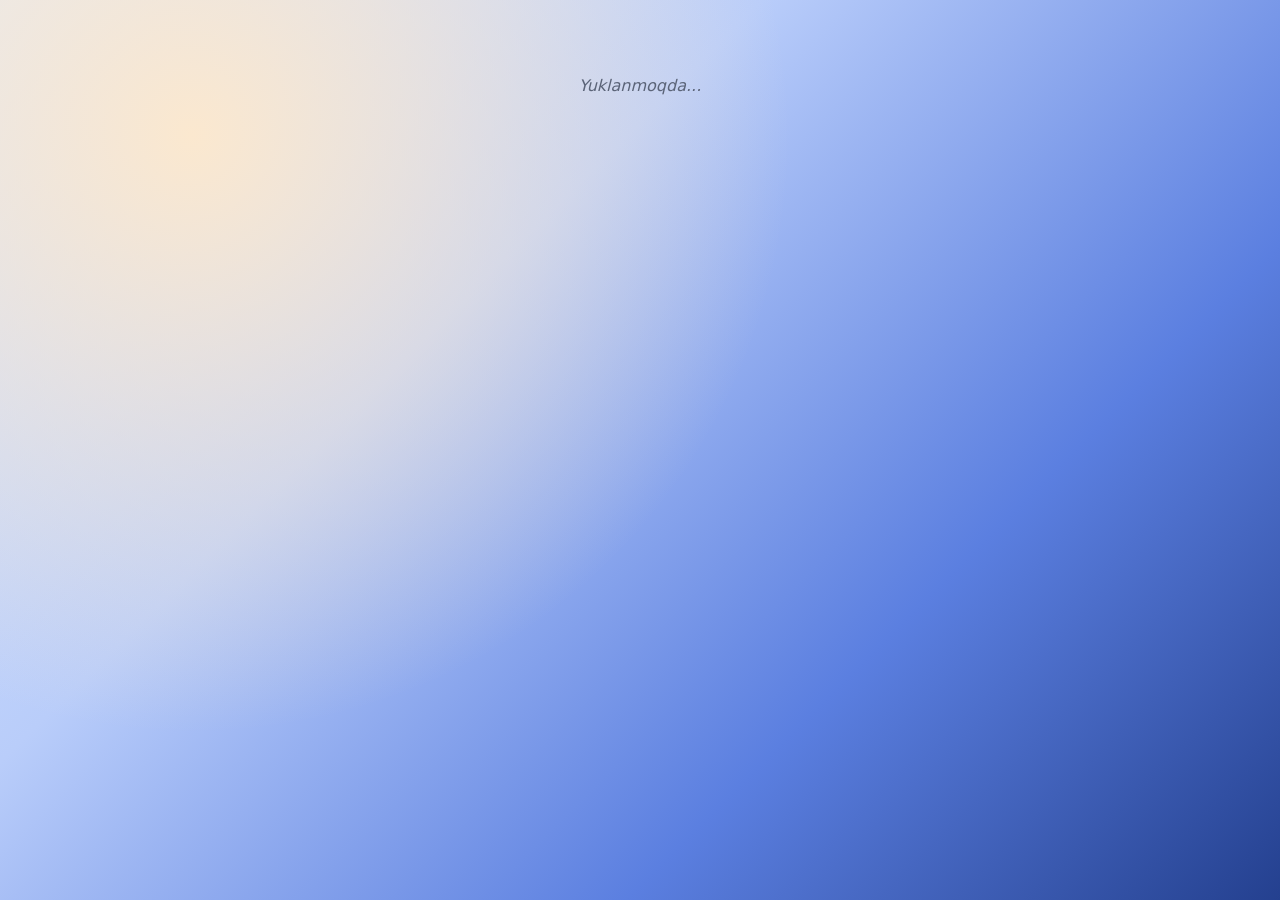
==== frontend/index.html @ 1cc86c05 "admin panel" ====
<!DOCTYPE html>
<html lang="uz">
<head>
<meta charset="UTF-8">
<meta name="viewport" content="width=device-width, initial-scale=1.0">
<title>Hanzo-Dev</title>
<meta name="description" content="">
<link rel="icon" href="/static/img/favicon.png">
<link rel="stylesheet" href="/static/css/style.css">
<link rel="stylesheet" href="/static/css/admin.css">
</head>
<body>
<div id="app-root">
  <p class="loading-text" style="padding:60px; text-align:center;">Yuklanmoqda...</p>
</div>

<script src="/static/js/api.js"></script>
<script src="/static/js/app.js"></script>
<script src="/static/js/admin.js"></script>
<script src="/static/js/router.js"></script>
</body>
</html>
---- static/css/style.css ----
:root {
  --accent: #2f6bff;
  --text-dark: #1b2440;
  --text-muted: #5b6478;
  --glass-bg: rgba(255, 255, 255, 0.55);
  --glass-border: rgba(255, 255, 255, 0.6);
  --card-bg: rgba(255, 255, 255, 0.72);
  --radius-lg: 28px;
  --radius-md: 18px;
  --radius-sm: 12px;
}

* { box-sizing: border-box; }

html, body {
  margin: 0;
  padding: 0;
  min-height: 100vh;
  font-family: "Poppins", "Inter", "Segoe UI", system-ui, sans-serif;
  color: var(--text-dark);
}

body {
  background:
    radial-gradient(circle at 15% 15%, #fbe8cf 0%, transparent 45%),
    linear-gradient(135deg, #dce9ff 0%, #b9cdfa 35%, #5b7fe0 70%, #24408f 100%);
  background-attachment: fixed;
  min-height: 100vh;
}

body.has-bg-image {
  background-image: var(--bg-image-url);
  background-size: cover;
  background-position: center;
  background-attachment: fixed;
}

.page-wrap {
  max-width: 1440px;
  margin: 0 auto;
  padding: 48px 40px;
  display: flex;
  gap: 24px;
  align-items: flex-start;
}

/* ---------- Sidebar ---------- */
.sidebar {
  width: 340px;
  flex-shrink: 0;
  background: var(--glass-bg);
  backdrop-filter: blur(30px);
  -webkit-backdrop-filter: blur(30px);
  border: 1px solid var(--glass-border);
  border-radius: var(--radius-lg);
  padding: 32px 28px;
  text-align: center;
}

.avatar-frame {
  width: 190px;
  height: 190px;
  margin: 0 auto 20px;
  border-radius: var(--radius-md);
  background: #f2f4fb;
  overflow: hidden;
  display: flex;
  align-items: center;
  justify-content: center;
}
.avatar-frame img { width: 100%; height: 100%; object-fit: cover; }
.avatar-frame .avatar-placeholder { font-size: 64px; color: #b9c1d9; }

.profile-name {
  font-size: 28px;
  font-weight: 700;
  margin: 4px 0 14px;
}
.profile-name .accent { color: var(--accent); }

.profile-badge {
  display: inline-block;
  background: #eef1f8;
  color: var(--text-muted);
  padding: 7px 18px;
  border-radius: 999px;
  font-size: 14px;
  font-weight: 500;
  margin-bottom: 26px;
}

.contact-info { text-align: left; display: flex; flex-direction: column; gap: 14px; }
.contact-row { display: flex; align-items: center; gap: 14px; }
.contact-icon {
  width: 42px; height: 42px; flex-shrink: 0;
  background: #eef1f8; border-radius: 12px;
  display: flex; align-items: center; justify-content: center;
  color: var(--accent);
}
.contact-icon svg { width: 20px; height: 20px; }
.contact-label { font-size: 11px; letter-spacing: .06em; text-transform: uppercase; color: #9aa2b8; margin-bottom: 2px; }
.contact-value { font-size: 15px; font-weight: 500; color: var(--text-dark); word-break: break-word; }

.social-row { display: flex; justify-content: center; flex-wrap: wrap; gap: 12px; margin-top: 28px; }
.social-row a {
  width: 38px; height: 38px; min-width: 38px; min-height: 38px;
  flex: 0 0 38px; border-radius: 50%;
  display: flex; align-items: center; justify-content: center;
  color: var(--text-dark); background: #eef1f8;
  transition: background .15s, color .15s;
}
.social-row a:hover { background: var(--accent); color: #fff; }
.social-row svg { width: 18px; height: 18px; }

/* ---------- Content panel ---------- */
.content-panel {
  flex: 1;
  background: var(--card-bg);
  backdrop-filter: blur(30px);
  -webkit-backdrop-filter: blur(30px);
  border: 1px solid var(--glass-border);
  border-radius: var(--radius-lg);
  padding: 26px 44px 48px;
  min-height: 640px;
}

.nav-tabs {
  display: flex;
  justify-content: flex-end;
  gap: 34px;
  padding-bottom: 22px;
  border-bottom: 1px solid rgba(0,0,0,0.06);
  margin-bottom: 32px;
}
.nav-tabs a {
  text-decoration: none;
  color: var(--text-dark);
  font-size: 16px;
  font-weight: 500;
  padding-bottom: 6px;
}
.nav-tabs a.active { color: var(--accent); font-weight: 700; }

.page-title { font-size: 34px; font-weight: 800; margin: 0 0 12px; }
.title-underline { width: 46px; height: 4px; background: var(--accent); border-radius: 4px; margin-bottom: 28px; }

.section-title { font-size: 24px; font-weight: 700; margin: 40px 0 18px; }
.lead-text { font-size: 16px; line-height: 1.75; color: var(--text-dark); margin-bottom: 16px; }

/* generic card */
.card {
  background: #fff;
  border-radius: var(--radius-md);
  padding: 26px;
}
.card-grid-2 { display: grid; grid-template-columns: 1fr 1fr; gap: 22px; }
.card-grid-2 .card { display: flex; gap: 16px; align-items: flex-start; }
.card-icon { color: var(--accent); flex-shrink: 0; margin-top: 2px; }
.card-icon svg { width: 26px; height: 26px; }
.card h3 { margin: 0 0 8px; font-size: 17px; font-weight: 700; }
.card p { margin: 0; font-size: 14.5px; line-height: 1.6; color: var(--text-muted); }

/* ---------- Resume: skills ---------- */
.skills-card { background: #fff; border-radius: var(--radius-md); padding: 30px 34px; }
.skill-row { margin-bottom: 26px; }
.skill-row:last-child { margin-bottom: 0; }
.skill-row .skill-label { font-size: 16px; margin-bottom: 10px; }
.skill-row .skill-label b { font-weight: 700; }
.skill-bar-track { height: 8px; border-radius: 6px; background: #eef1f8; overflow: hidden; }
.skill-bar-fill { height: 100%; background: var(--accent); border-radius: 6px; }

/* ---------- Journey ---------- */
.journey-header { display: flex; align-items: center; gap: 14px; margin: 44px 0 22px; }
.journey-header .icon-box {
  width: 44px; height: 44px; border-radius: 12px; background: #eef1f8;
  display: flex; align-items: center; justify-content: center; color: var(--accent);
}
.journey-list { border-left: 2px solid #e3e7f3; padding-left: 26px; display: flex; flex-direction: column; gap: 30px; }
.journey-item { position: relative; }
.journey-item::before {
  content: ""; position: absolute; left: -32px; top: 6px;
  width: 10px; height: 10px; border-radius: 50%; background: var(--accent);
}
.journey-item h4 { margin: 0 0 4px; font-size: 17px; font-weight: 700; }
.journey-item .journey-year { color: var(--accent); font-weight: 600; margin-bottom: 8px; display: inline-block; }
.journey-item p { margin: 0; color: var(--text-muted); line-height: 1.7; }

/* ---------- Portfolio ---------- */
.filter-tabs { display: flex; gap: 28px; margin-bottom: 30px; flex-wrap: wrap; }
.filter-tabs a { text-decoration: none; color: var(--text-muted); font-weight: 500; font-size: 15px; }
.filter-tabs a.active { color: var(--accent); font-weight: 700; }
.portfolio-grid { display: grid; grid-template-columns: repeat(3, 1fr); gap: 26px; }
.portfolio-card { display: block; text-decoration: none; color: inherit; }
.portfolio-thumb {
  border-radius: var(--radius-md); overflow: hidden; aspect-ratio: 16/10.2;
  background: #dfe6fb; margin-bottom: 14px;
}
.portfolio-thumb img { width: 100%; height: 100%; object-fit: cover; display: block; }
.portfolio-card h3 { margin: 0 0 4px; font-size: 17px; font-weight: 700; }
.portfolio-card span { color: var(--text-muted); font-size: 14px; }

/* ---------- Thread ---------- */
.thread-grid { display: grid; grid-template-columns: 1fr 1fr; gap: 24px; }
.thread-card { background: #fff; border-radius: var(--radius-md); padding: 26px; display: block; text-decoration: none; color: inherit; }
.thread-meta { color: var(--text-muted); font-size: 14px; margin-bottom: 10px; }
.thread-meta .read-time { color: var(--accent); font-weight: 600; }
.thread-card h3 { font-size: 19px; font-weight: 700; margin: 0 0 10px; line-height: 1.35; }
.thread-card p { color: var(--text-muted); font-size: 14.5px; line-height: 1.65; margin: 0 0 16px; }
.tag-row { display: flex; gap: 8px; flex-wrap: wrap; }
.tag-pill {
  border: 1px solid var(--accent); color: var(--accent);
  border-radius: 999px; padding: 5px 14px; font-size: 13px; font-weight: 500;
}

/* ---------- Inside world / grid ---------- */
.inside-grid { display: grid; grid-template-columns: repeat(3, 1fr); gap: 22px; }
.inside-grid .card { background: #fff; }
.inside-grid .card-head { display: flex; align-items: center; gap: 10px; margin-bottom: 16px; }
.inside-grid .card-head .card-icon svg { width: 22px; height: 22px; }
.inside-grid .card-head h3 { margin: 0; font-size: 17px; }
.inside-list { list-style: none; padding: 0; margin: 0; display: flex; flex-direction: column; gap: 14px; }
.inside-list li { font-size: 14.5px; line-height: 1.55; color: var(--text-muted); }

/* ---------- Contact form ---------- */
.contact-card { background: #fff; border-radius: var(--radius-md); padding: 30px; margin-top: 20px; }
.contact-heading { color: var(--accent); font-size: 24px; font-weight: 800; margin: 0 0 8px; }
.contact-sub { color: var(--text-muted); margin: 0 0 24px; }
.form-grid { display: grid; grid-template-columns: 1fr 1fr; gap: 18px; margin-bottom: 18px; }
.form-input, .form-textarea {
  width: 100%; border: none; border-bottom: 1.5px solid #e3e7f3; background: transparent;
  padding: 10px 4px; font-size: 15px; font-family: inherit; color: var(--text-dark);
}
.form-input:focus, .form-textarea:focus { outline: none; border-color: var(--accent); }
.form-textarea { resize: vertical; min-height: 110px; }
.btn-send {
  background: var(--accent); color: #fff; border: none; border-radius: 12px;
  padding: 13px 26px; font-size: 15px; font-weight: 600; cursor: pointer;
  display: inline-flex; align-items: center; gap: 8px; margin-top: 20px;
}
.btn-send:hover { opacity: .92; }

/* ---------- Comments ---------- */
.comment-list { display: flex; flex-direction: column; gap: 18px; margin: 24px 0; }
.comment-item { background: #fff; border-radius: var(--radius-sm); padding: 18px 20px; }
.comment-item .c-name { font-weight: 700; margin-right: 10px; }
.comment-item .c-date { color: var(--text-muted); font-size: 13px; }
.comment-item p { margin: 8px 0 0; color: var(--text-dark); line-height: 1.6; }
.comment-empty { color: var(--text-muted); font-style: italic; }

.alert { padding: 14px 18px; border-radius: 12px; margin-bottom: 20px; font-size: 14.5px; }
.alert-success { background: #e6f4ea; color: #1e7a3c; }
.alert-error { background: #fdeaea; color: #b3261e; }

.post-body { font-size: 16px; line-height: 1.85; color: var(--text-dark); }
.post-cover { border-radius: var(--radius-md); overflow: hidden; margin-bottom: 26px; }
.post-cover img { width: 100%; display: block; }

@media (max-width: 980px) {
  .page-wrap { flex-direction: column; padding: 20px; }
  .sidebar { width: 100%; }
  .content-panel { padding: 24px; }
  .nav-tabs { justify-content: flex-start; flex-wrap: wrap; gap: 18px; }
  .card-grid-2, .inside-grid, .portfolio-grid, .thread-grid, .form-grid { grid-template-columns: 1fr; }
}

/* ---------- SPA helpers ---------- */
.hidden { display: none !important; }
.loading-text { color: var(--text-muted); font-style: italic; padding: 20px 0; }
.skeleton { background: linear-gradient(90deg,#eef1f8 25%,#f6f8fc 37%,#eef1f8 63%); background-size: 400% 100%; animation: sk 1.4s ease infinite; border-radius: 10px; }
@keyframes sk { 0% {background-position:100% 50%;} 100% {background-position:0 50%;} }
.field-error { color: #b3261e; font-size: 13px; margin-top: 4px; }
---- static/css/admin.css ----
/* ---------- Admin panel — sayt dizayniga mos uslub ---------- */
.admin-login-wrap {
  min-height: 100vh; display: flex; align-items: center; justify-content: center;
  background:
    radial-gradient(circle at 15% 15%, #fbe8cf 0%, transparent 45%),
    linear-gradient(135deg, #dce9ff 0%, #b9cdfa 35%, #5b7fe0 70%, #24408f 100%);
}
.admin-login-card {
  width: 360px; background: rgba(255,255,255,0.85); backdrop-filter: blur(24px);
  border: 1px solid rgba(255,255,255,0.6); border-radius: 24px; padding: 40px 34px;
}
.admin-login-title { font-size: 26px; font-weight: 800; margin: 0 0 6px; color: var(--text-dark); }
.admin-login-sub { color: var(--text-muted); margin: 0 0 24px; font-size: 14px; }

.admin-wrap { display: flex; min-height: 100vh; }
.admin-sidebar {
  width: 260px; flex-shrink: 0; background: rgba(255,255,255,0.7); backdrop-filter: blur(24px);
  border-right: 1px solid rgba(0,0,0,0.06); padding: 26px 20px; display: flex; flex-direction: column;
}
.admin-brand { font-size: 19px; font-weight: 800; color: var(--text-dark); margin-bottom: 2px; }
.admin-user { font-size: 13px; color: var(--text-muted); margin-bottom: 24px; }
.admin-nav { display: flex; flex-direction: column; gap: 4px; flex: 1; overflow-y: auto; }
.admin-nav a {
  padding: 10px 14px; border-radius: 10px; color: var(--text-dark); text-decoration: none;
  font-size: 14.5px; font-weight: 500;
}
.admin-nav a:hover { background: #eef1f8; }
.admin-nav a.active { background: var(--accent); color: #fff; }
.admin-sidebar-footer { display: flex; flex-direction: column; gap: 10px; padding-top: 16px; border-top: 1px solid rgba(0,0,0,0.06); }
.admin-link-muted { color: var(--text-muted); text-decoration: none; font-size: 13.5px; }
.admin-btn-logout { background: #fdeaea; color: #b3261e; border: none; border-radius: 10px; padding: 9px; font-weight: 600; cursor: pointer; }

.admin-content { flex: 1; padding: 34px 40px; overflow-y: auto; max-height: 100vh; }
.admin-title { font-size: 24px; font-weight: 800; margin: 0 0 20px; color: var(--text-dark); }
.admin-list-head { display: flex; align-items: center; justify-content: space-between; margin-bottom: 18px; }

.admin-table { width: 100%; border-collapse: collapse; background: #fff; border-radius: 14px; overflow: hidden; }
.admin-table th, .admin-table td { text-align: left; padding: 12px 16px; font-size: 14px; border-bottom: 1px solid #eef1f8; }
.admin-table th { background: #f6f8fc; color: var(--text-muted); font-weight: 600; font-size: 12.5px; text-transform: uppercase; letter-spacing: .04em; }
.admin-row-actions { display: flex; gap: 8px; white-space: nowrap; }

.admin-btn-sm { border: 1px solid #dde3f2; background: #fff; color: var(--text-dark); border-radius: 8px; padding: 6px 12px; font-size: 13px; cursor: pointer; }
.admin-btn-sm:hover { background: #f6f8fc; }
.admin-btn-danger { color: #b3261e; border-color: #f3c9c9; }
.admin-btn-danger:hover { background: #fdeaea; }

.admin-form { background: #fff; border-radius: 16px; padding: 24px; margin: 18px 0 26px; display: flex; flex-direction: column; gap: 16px; }
.admin-form h3 { margin: 0 0 4px; font-size: 17px; }
.admin-field { display: flex; flex-direction: column; gap: 6px; font-size: 13.5px; color: var(--text-muted); }
.admin-field input[type=text], .admin-field input[type=email], .admin-field input[type=url],
.admin-field input[type=number], .admin-field input[type=date], .admin-field input[type=datetime-local],
.admin-field select, .admin-field textarea {
  border: 1px solid #e3e7f3; border-radius: 10px; padding: 10px 12px; font-size: 14.5px; font-family: inherit; color: var(--text-dark);
}
.admin-field select[multiple] { min-height: 96px; }
.admin-field-checkbox { flex-direction: row; align-items: center; gap: 10px; }
.admin-field-checkbox input { width: 18px; height: 18px; }
.admin-image-preview { width: 100px; height: 100px; object-fit: cover; border-radius: 10px; margin-bottom: 6px; }
.admin-form-actions { display: flex; gap: 12px; align-items: center; }

@media (max-width: 900px) {
  .admin-wrap { flex-direction: column; }
  .admin-sidebar { width: 100%; }
  .admin-content { padding: 22px; }
}
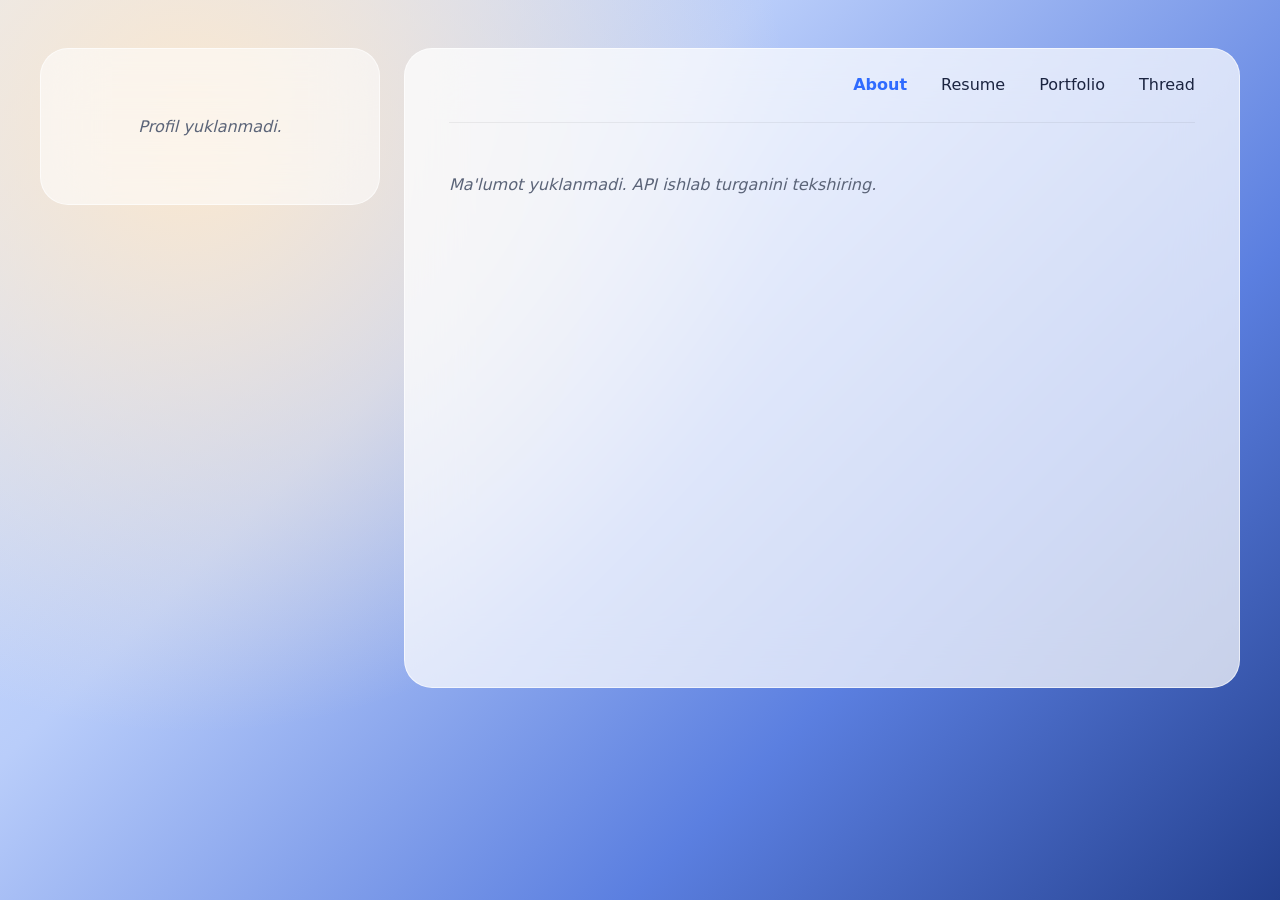
==== commit 9c7742e0: "umarov" ====
--- a/frontend/index.html
+++ b/frontend/index.html
@@ -3,7 +3,7 @@
 <head>
 <meta charset="UTF-8">
 <meta name="viewport" content="width=device-width, initial-scale=1.0">
-<title>Hanzo-Dev</title>
+<title>Umarov-group</title>
 <meta name="description" content="">
 <link rel="icon" href="/static/img/favicon.png">
 <link rel="stylesheet" href="/static/css/style.css">
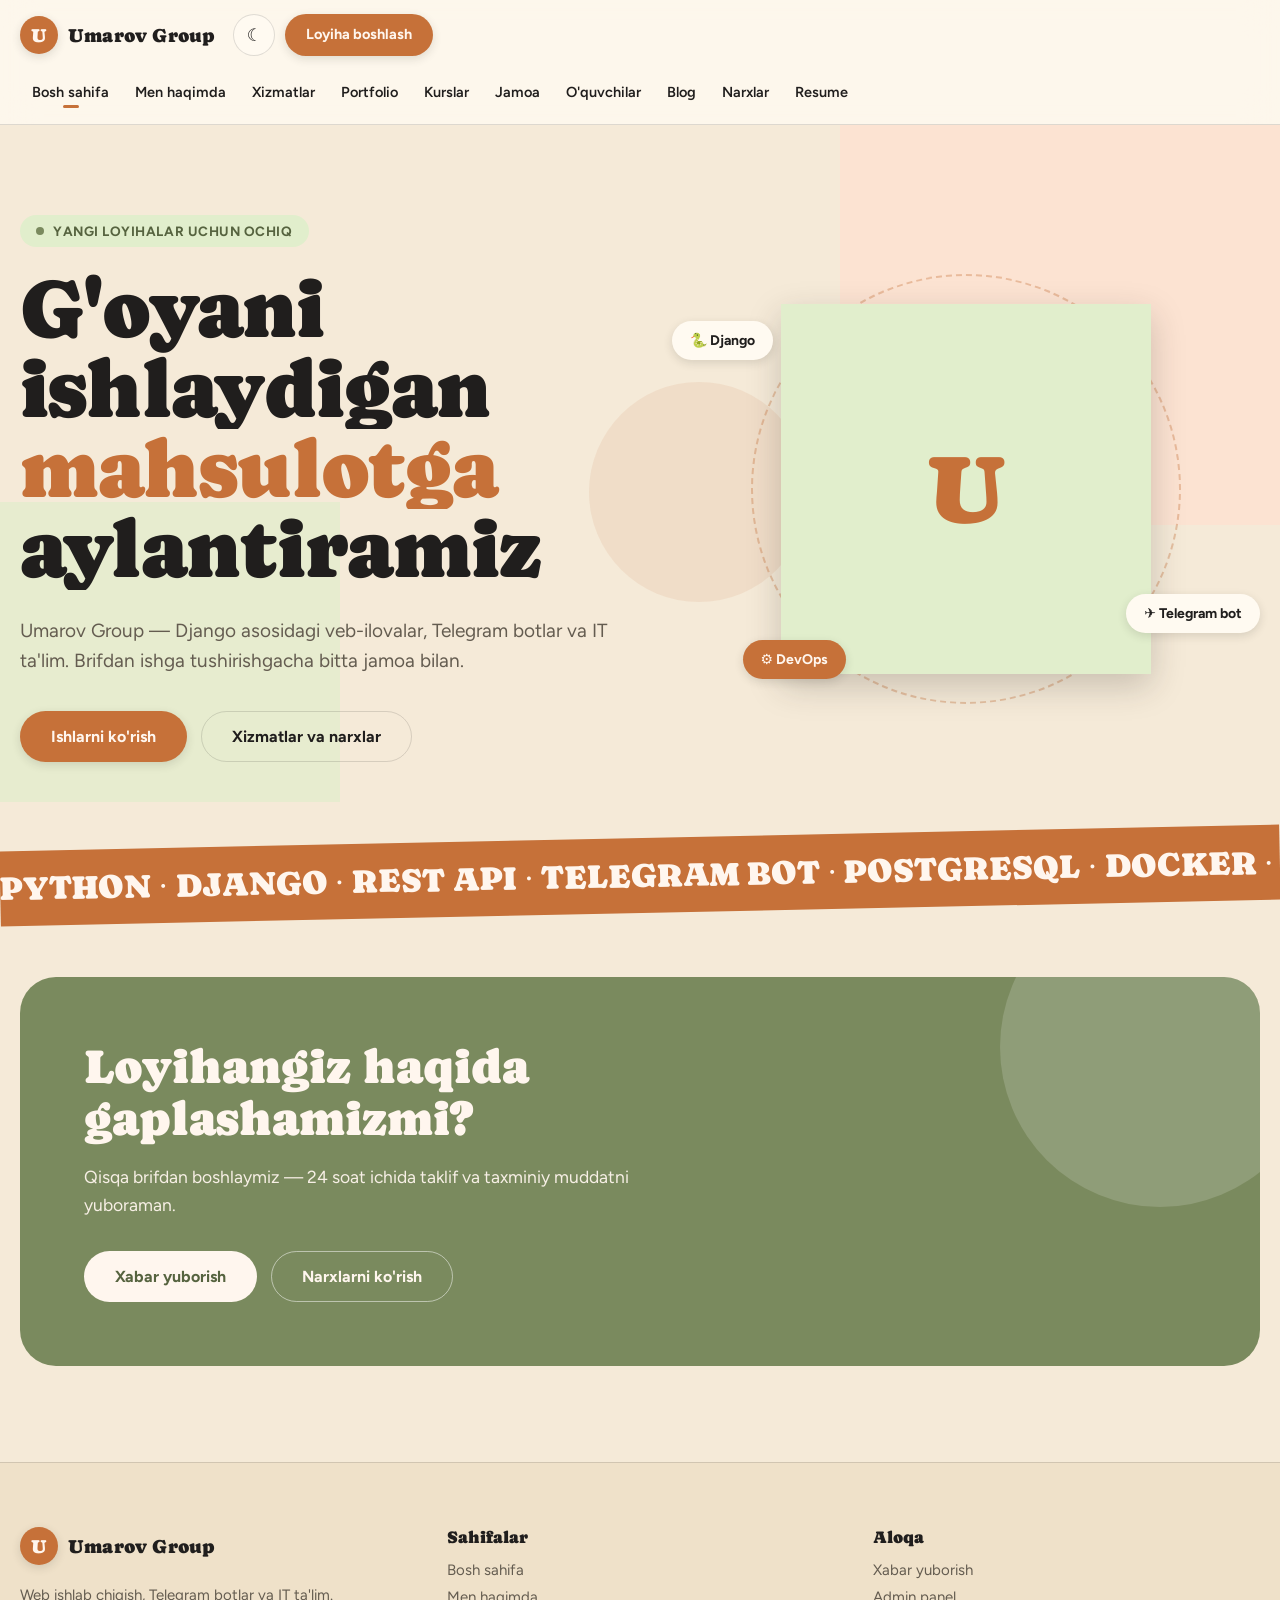
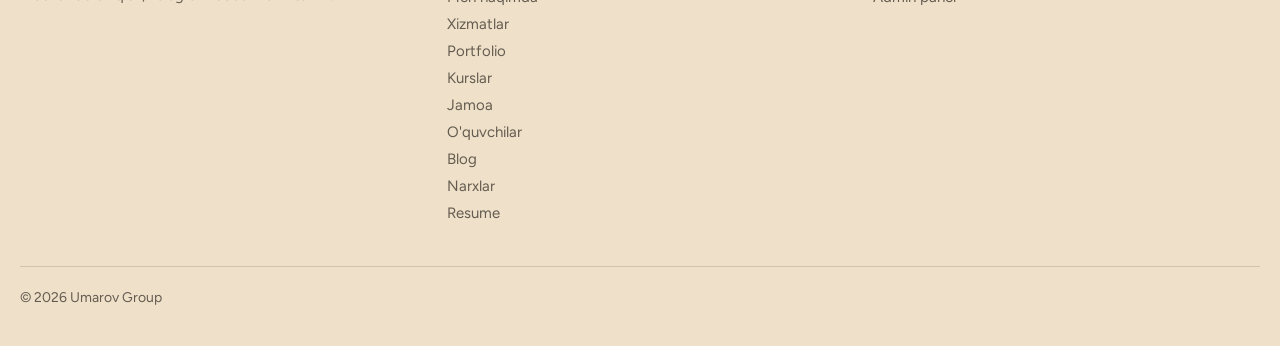
==== commit 9c755b87: "Rebuild the public site from scratch in the "Organic" design Implements the Claude Design handoff: w" ====
--- a/frontend/index.html
+++ b/frontend/index.html
@@ -3,15 +3,21 @@
 <head>
 <meta charset="UTF-8">
 <meta name="viewport" content="width=device-width, initial-scale=1.0">
-<title>Umarov-group</title>
+<title>Umarov Group</title>
 <meta name="description" content="">
 <link rel="icon" href="/static/img/favicon.png">
+<script>
+try { var t = localStorage.getItem("ug-theme"); if (t === "dark" || t === "light") document.documentElement.setAttribute("data-ugtheme", t); } catch (e) {}
+</script>
+<link rel="preconnect" href="https://fonts.googleapis.com">
+<link rel="preconnect" href="https://fonts.gstatic.com" crossorigin>
+<link rel="stylesheet" href="https://fonts.googleapis.com/css2?family=Caprasimo&family=Figtree:wght@400;500;600;700;800&family=Poppins:wght@400;500;600;700;800&display=swap">
 <link rel="stylesheet" href="/static/css/style.css">
 <link rel="stylesheet" href="/static/css/admin.css">
 </head>
 <body>
 <div id="app-root">
-  <p class="loading-text" style="padding:60px; text-align:center;">Yuklanmoqda...</p>
+  <p class="ug-boot">Yuklanmoqda...</p>
 </div>
 
 <script src="/static/js/api.js"></script>
--- a/static/css/style.css
+++ b/static/css/style.css
@@ -1,271 +1,327 @@
+/* Umarov Group — "Organic" dizayn tizimi asosidagi ochiq sayt uslublari.
+   Rang, shrift va soyalar :root dagi --pg-* o'zgaruvchilaridan olinadi
+   (qorong'i rejim html[data-ugtheme="dark"] orqali). Admin panel uslubi
+   alohida — admin.css. */
 :root {
-  --accent: #2f6bff;
-  --text-dark: #1b2440;
-  --text-muted: #5b6478;
-  --glass-bg: rgba(255, 255, 255, 0.55);
-  --glass-border: rgba(255, 255, 255, 0.6);
-  --card-bg: rgba(255, 255, 255, 0.72);
-  --radius-lg: 28px;
-  --radius-md: 18px;
-  --radius-sm: 12px;
-}
-
-* { box-sizing: border-box; }
-
-html, body {
-  margin: 0;
-  padding: 0;
-  min-height: 100vh;
-  font-family: "Poppins", "Inter", "Segoe UI", system-ui, sans-serif;
-  color: var(--text-dark);
-}
-
-body {
-  background:
-    radial-gradient(circle at 15% 15%, #fbe8cf 0%, transparent 45%),
-    linear-gradient(135deg, #dce9ff 0%, #b9cdfa 35%, #5b7fe0 70%, #24408f 100%);
-  background-attachment: fixed;
-  min-height: 100vh;
-}
-
-body.has-bg-image {
-  background-image: var(--bg-image-url);
-  background-size: cover;
-  background-position: center;
-  background-attachment: fixed;
-}
-
-.page-wrap {
-  max-width: 1440px;
-  margin: 0 auto;
-  padding: 48px 40px;
-  display: flex;
-  gap: 24px;
-  align-items: flex-start;
-}
-
-/* ---------- Sidebar ---------- */
-.sidebar {
-  width: 340px;
-  flex-shrink: 0;
-  background: var(--glass-bg);
-  backdrop-filter: blur(30px);
-  -webkit-backdrop-filter: blur(30px);
-  border: 1px solid var(--glass-border);
-  border-radius: var(--radius-lg);
-  padding: 32px 28px;
-  text-align: center;
-}
-
-.avatar-frame {
-  width: 190px;
-  height: 190px;
-  margin: 0 auto 20px;
-  border-radius: var(--radius-md);
-  background: #f2f4fb;
-  overflow: hidden;
-  display: flex;
-  align-items: center;
-  justify-content: center;
-}
-.avatar-frame img { width: 100%; height: 100%; object-fit: cover; }
-.avatar-frame .avatar-placeholder { font-size: 64px; color: #b9c1d9; }
-
-.profile-name {
-  font-size: 28px;
-  font-weight: 700;
-  margin: 4px 0 14px;
-}
-.profile-name .accent { color: var(--accent); }
-
-.profile-badge {
-  display: inline-block;
-  background: #eef1f8;
-  color: var(--text-muted);
-  padding: 7px 18px;
-  border-radius: 999px;
-  font-size: 14px;
-  font-weight: 500;
-  margin-bottom: 26px;
-}
-
-.contact-info { text-align: left; display: flex; flex-direction: column; gap: 14px; }
-.contact-row { display: flex; align-items: center; gap: 14px; }
-.contact-icon {
-  width: 42px; height: 42px; flex-shrink: 0;
-  background: #eef1f8; border-radius: 12px;
-  display: flex; align-items: center; justify-content: center;
-  color: var(--accent);
-}
-.contact-icon svg { width: 20px; height: 20px; }
-.contact-label { font-size: 11px; letter-spacing: .06em; text-transform: uppercase; color: #9aa2b8; margin-bottom: 2px; }
-.contact-value { font-size: 15px; font-weight: 500; color: var(--text-dark); word-break: break-word; }
-
-.social-row { display: flex; justify-content: center; flex-wrap: wrap; gap: 12px; margin-top: 28px; }
-.social-row a {
-  width: 38px; height: 38px; min-width: 38px; min-height: 38px;
-  flex: 0 0 38px; border-radius: 50%;
-  display: flex; align-items: center; justify-content: center;
-  color: var(--text-dark); background: #eef1f8;
-  transition: background .15s, color .15s;
-}
-.social-row a:hover { background: var(--accent); color: #fff; }
-.social-row svg { width: 18px; height: 18px; }
-
-/* ---------- Content panel ---------- */
-.content-panel {
-  flex: 1;
-  background: var(--card-bg);
-  backdrop-filter: blur(30px);
-  -webkit-backdrop-filter: blur(30px);
-  border: 1px solid var(--glass-border);
-  border-radius: var(--radius-lg);
-  padding: 26px 44px 48px;
-  min-height: 640px;
-}
-
-.nav-tabs {
-  display: flex;
-  justify-content: flex-end;
-  gap: 34px;
-  padding-bottom: 22px;
-  border-bottom: 1px solid rgba(0,0,0,0.06);
-  margin-bottom: 32px;
-}
-.nav-tabs a {
-  text-decoration: none;
-  color: var(--text-dark);
-  font-size: 16px;
-  font-weight: 500;
-  padding-bottom: 6px;
-}
-.nav-tabs a.active { color: var(--accent); font-weight: 700; }
-
-.page-title { font-size: 34px; font-weight: 800; margin: 0 0 12px; }
-.title-underline { width: 46px; height: 4px; background: var(--accent); border-radius: 4px; margin-bottom: 28px; }
-
-.section-title { font-size: 24px; font-weight: 700; margin: 40px 0 18px; }
-.lead-text { font-size: 16px; line-height: 1.75; color: var(--text-dark); margin-bottom: 16px; }
-
-/* generic card */
-.card {
-  background: #fff;
-  border-radius: var(--radius-md);
-  padding: 26px;
-}
-.card-grid-2 { display: grid; grid-template-columns: 1fr 1fr; gap: 22px; }
-.card-grid-2 .card { display: flex; gap: 16px; align-items: flex-start; }
-.card-icon { color: var(--accent); flex-shrink: 0; margin-top: 2px; }
-.card-icon svg { width: 26px; height: 26px; }
-.card h3 { margin: 0 0 8px; font-size: 17px; font-weight: 700; }
-.card p { margin: 0; font-size: 14.5px; line-height: 1.6; color: var(--text-muted); }
-
-/* ---------- Resume: skills ---------- */
-.skills-card { background: #fff; border-radius: var(--radius-md); padding: 30px 34px; }
-.skill-row { margin-bottom: 26px; }
-.skill-row:last-child { margin-bottom: 0; }
-.skill-row .skill-label { font-size: 16px; margin-bottom: 10px; }
-.skill-row .skill-label b { font-weight: 700; }
-.skill-bar-track { height: 8px; border-radius: 6px; background: #eef1f8; overflow: hidden; }
-.skill-bar-fill { height: 100%; background: var(--accent); border-radius: 6px; }
-
-/* ---------- Journey ---------- */
-.journey-header { display: flex; align-items: center; gap: 14px; margin: 44px 0 22px; }
-.journey-header .icon-box {
-  width: 44px; height: 44px; border-radius: 12px; background: #eef1f8;
-  display: flex; align-items: center; justify-content: center; color: var(--accent);
-}
-.journey-list { border-left: 2px solid #e3e7f3; padding-left: 26px; display: flex; flex-direction: column; gap: 30px; }
-.journey-item { position: relative; }
-.journey-item::before {
-  content: ""; position: absolute; left: -32px; top: 6px;
-  width: 10px; height: 10px; border-radius: 50%; background: var(--accent);
-}
-.journey-item h4 { margin: 0 0 4px; font-size: 17px; font-weight: 700; }
-.journey-item .journey-year { color: var(--accent); font-weight: 600; margin-bottom: 8px; display: inline-block; }
-.journey-item p { margin: 0; color: var(--text-muted); line-height: 1.7; }
-
-/* ---------- Portfolio ---------- */
-.filter-tabs { display: flex; gap: 28px; margin-bottom: 30px; flex-wrap: wrap; }
-.filter-tabs a { text-decoration: none; color: var(--text-muted); font-weight: 500; font-size: 15px; }
-.filter-tabs a.active { color: var(--accent); font-weight: 700; }
-.portfolio-grid { display: grid; grid-template-columns: repeat(3, 1fr); gap: 26px; }
-.portfolio-card { display: block; text-decoration: none; color: inherit; }
-.portfolio-thumb {
-  border-radius: var(--radius-md); overflow: hidden; aspect-ratio: 16/10.2;
-  background: #dfe6fb; margin-bottom: 14px;
-}
-.portfolio-thumb img { width: 100%; height: 100%; object-fit: cover; display: block; }
-.portfolio-card h3 { margin: 0 0 4px; font-size: 17px; font-weight: 700; }
-.portfolio-card span { color: var(--text-muted); font-size: 14px; }
-
-/* ---------- Thread ---------- */
-.thread-grid { display: grid; grid-template-columns: 1fr 1fr; gap: 24px; }
-.thread-card { background: #fff; border-radius: var(--radius-md); padding: 26px; display: block; text-decoration: none; color: inherit; }
-.thread-meta { color: var(--text-muted); font-size: 14px; margin-bottom: 10px; }
-.thread-meta .read-time { color: var(--accent); font-weight: 600; }
-.thread-card h3 { font-size: 19px; font-weight: 700; margin: 0 0 10px; line-height: 1.35; }
-.thread-card p { color: var(--text-muted); font-size: 14.5px; line-height: 1.65; margin: 0 0 16px; }
-.tag-row { display: flex; gap: 8px; flex-wrap: wrap; }
-.tag-pill {
-  border: 1px solid var(--accent); color: var(--accent);
-  border-radius: 999px; padding: 5px 14px; font-size: 13px; font-weight: 500;
-}
-
-/* ---------- Inside world / grid ---------- */
-.inside-grid { display: grid; grid-template-columns: repeat(3, 1fr); gap: 22px; }
-.inside-grid .card { background: #fff; }
-.inside-grid .card-head { display: flex; align-items: center; gap: 10px; margin-bottom: 16px; }
-.inside-grid .card-head .card-icon svg { width: 22px; height: 22px; }
-.inside-grid .card-head h3 { margin: 0; font-size: 17px; }
-.inside-list { list-style: none; padding: 0; margin: 0; display: flex; flex-direction: column; gap: 14px; }
-.inside-list li { font-size: 14.5px; line-height: 1.55; color: var(--text-muted); }
-
-/* ---------- Contact form ---------- */
-.contact-card { background: #fff; border-radius: var(--radius-md); padding: 30px; margin-top: 20px; }
-.contact-heading { color: var(--accent); font-size: 24px; font-weight: 800; margin: 0 0 8px; }
-.contact-sub { color: var(--text-muted); margin: 0 0 24px; }
-.form-grid { display: grid; grid-template-columns: 1fr 1fr; gap: 18px; margin-bottom: 18px; }
-.form-input, .form-textarea {
-  width: 100%; border: none; border-bottom: 1.5px solid #e3e7f3; background: transparent;
-  padding: 10px 4px; font-size: 15px; font-family: inherit; color: var(--text-dark);
-}
-.form-input:focus, .form-textarea:focus { outline: none; border-color: var(--accent); }
-.form-textarea { resize: vertical; min-height: 110px; }
-.btn-send {
-  background: var(--accent); color: #fff; border: none; border-radius: 12px;
-  padding: 13px 26px; font-size: 15px; font-weight: 600; cursor: pointer;
-  display: inline-flex; align-items: center; gap: 8px; margin-top: 20px;
-}
-.btn-send:hover { opacity: .92; }
-
-/* ---------- Comments ---------- */
-.comment-list { display: flex; flex-direction: column; gap: 18px; margin: 24px 0; }
-.comment-item { background: #fff; border-radius: var(--radius-sm); padding: 18px 20px; }
-.comment-item .c-name { font-weight: 700; margin-right: 10px; }
-.comment-item .c-date { color: var(--text-muted); font-size: 13px; }
-.comment-item p { margin: 8px 0 0; color: var(--text-dark); line-height: 1.6; }
-.comment-empty { color: var(--text-muted); font-style: italic; }
-
-.alert { padding: 14px 18px; border-radius: 12px; margin-bottom: 20px; font-size: 14.5px; }
-.alert-success { background: #e6f4ea; color: #1e7a3c; }
-.alert-error { background: #fdeaea; color: #b3261e; }
-
-.post-body { font-size: 16px; line-height: 1.85; color: var(--text-dark); }
-.post-cover { border-radius: var(--radius-md); overflow: hidden; margin-bottom: 26px; }
-.post-cover img { width: 100%; display: block; }
-
-@media (max-width: 980px) {
-  .page-wrap { flex-direction: column; padding: 20px; }
-  .sidebar { width: 100%; }
-  .content-panel { padding: 24px; }
-  .nav-tabs { justify-content: flex-start; flex-wrap: wrap; gap: 18px; }
-  .card-grid-2, .inside-grid, .portfolio-grid, .thread-grid, .form-grid { grid-template-columns: 1fr; }
-}
-
-/* ---------- SPA helpers ---------- */
-.hidden { display: none !important; }
-.loading-text { color: var(--text-muted); font-style: italic; padding: 20px 0; }
-.skeleton { background: linear-gradient(90deg,#eef1f8 25%,#f6f8fc 37%,#eef1f8 63%); background-size: 400% 100%; animation: sk 1.4s ease infinite; border-radius: 10px; }
-@keyframes sk { 0% {background-position:100% 50%;} 100% {background-position:0 50%;} }
-.field-error { color: #b3261e; font-size: 13px; margin-top: 4px; }
+  --pg-bg: #f5ead8; --pg-bg2: #efe1c9; --pg-surface: #fffaf1; --pg-ink: #201e1d; --pg-muted: #645c50;
+  --pg-line: rgba(32, 30, 29, .14); --pg-accent: #c67139; --pg-accent-ink: #8c491a; --pg-accent-soft: #ffe1d0;
+  --pg-accent2: #7a8a5e; --pg-accent2-ink: #56633f; --pg-accent2-soft: #e1eecc;
+  --pg-glass: rgba(255, 250, 241, .78); --pg-shadow: 0 12px 32px rgba(46, 43, 37, .22); --pg-shadow-sm: 0 3px 10px rgba(46, 43, 37, .14);
+  --pg-onaccent: #fff6ee; --mx: 0; --my: 0; --prog: 0;
+  --ug-font-display: "Caprasimo", Georgia, serif;
+  --ug-ease: cubic-bezier(.2, .8, .2, 1);
+}
+html[data-ugtheme="dark"] {
+  --pg-bg: #171310; --pg-bg2: #1f1a15; --pg-surface: #241e19; --pg-ink: #f7edde; --pg-muted: #c7bca9;
+  --pg-line: rgba(247, 237, 222, .16); --pg-accent: #e8945a; --pg-accent-ink: #ffc6a5; --pg-accent-soft: #3a2617;
+  --pg-accent2: #aebf92; --pg-accent2-ink: #ccdbb2; --pg-accent2-soft: #2b3320;
+  --pg-glass: rgba(36, 30, 25, .78); --pg-shadow: 0 14px 40px rgba(0, 0, 0, .5); --pg-shadow-sm: 0 3px 12px rgba(0, 0, 0, .4);
+  --pg-onaccent: #1b1209;
+}
+
+html[data-app="public"] { scroll-behavior: smooth; }
+html[data-app="public"] body {
+  margin: 0; background: var(--pg-bg); color: var(--pg-ink);
+  font-family: "Figtree", system-ui, sans-serif; -webkit-font-smoothing: antialiased; overflow-x: hidden;
+}
+html[data-app="public"] *, html[data-app="public"] *::before, html[data-app="public"] *::after { box-sizing: border-box; }
+:where(html[data-app="public"] a) { color: var(--pg-accent-ink); text-decoration: none; transition: color .2s, background-color .2s, border-color .2s, transform .45s var(--ug-ease), box-shadow .45s var(--ug-ease); }
+:where(html[data-app="public"] a):hover { color: var(--pg-accent); }
+html[data-app="public"] ::selection { background: var(--pg-accent); color: var(--pg-onaccent); }
+html[data-app="public"] :focus-visible { outline: 2px solid var(--pg-accent); outline-offset: 3px; }
+html[data-app="public"] img { max-width: 100%; display: block; }
+.ug-boot { padding: 80px 20px; text-align: center; color: #645c50; font-family: "Figtree", system-ui, sans-serif; }
+
+/* ---------- Animatsiyalar ---------- */
+[data-reveal] { opacity: 0; transform: translateY(38px) scale(.985); transition: opacity .85s cubic-bezier(.2, .75, .25, 1), transform .85s cubic-bezier(.2, .75, .25, 1); }
+[data-reveal="in"] { opacity: 1; transform: none; }
+@keyframes ug-rise { 0% { opacity: 0; transform: translateY(120%) rotate(6deg); } 100% { opacity: 1; transform: none; } }
+@keyframes ug-float { 0%, 100% { transform: translate3d(0, 0, 0) rotate(0); } 50% { transform: translate3d(0, -26px, 0) rotate(6deg); } }
+@keyframes ug-morph { 0%, 100% { border-radius: 58% 42% 44% 56% / 52% 48% 52% 48%; } 33% { border-radius: 42% 58% 62% 38% / 44% 62% 38% 56%; } 66% { border-radius: 50% 50% 36% 64% / 60% 40% 60% 40%; } }
+@keyframes ug-spin { to { transform: rotate(360deg); } }
+@keyframes ug-marquee { to { transform: translateX(-50%); } }
+@keyframes ug-pulse { 0%, 100% { transform: scale(1); opacity: .5; } 50% { transform: scale(1.18); opacity: .18; } }
+@media (prefers-reduced-motion: reduce) {
+  *, *::before, *::after { animation-duration: .001ms !important; transition-duration: .001ms !important; }
+  [data-reveal] { opacity: 1; transform: none; }
+}
+
+/* ---------- Qobiq: progress, glow, header ---------- */
+.ug-progress { position: fixed; top: 0; left: 0; height: 4px; width: 100%; z-index: 90; pointer-events: none; }
+.ug-progress > div { height: 100%; width: calc(var(--prog) * 100%); background: linear-gradient(90deg, var(--pg-accent2), var(--pg-accent)); border-radius: 0 999px 999px 0; }
+.ug-glow {
+  position: fixed; top: 0; left: 0; width: 520px; height: 520px; margin: -260px 0 0 -260px; border-radius: 50%;
+  pointer-events: none; z-index: 1; opacity: .7; filter: blur(24px); transition: opacity .4s;
+  background: radial-gradient(circle, color-mix(in srgb, var(--pg-accent) 26%, transparent) 0%, transparent 68%);
+}
+.ug-shell { position: relative; z-index: 2; min-height: 100vh; background: var(--pg-bg); overflow: hidden; }
+.ug-header {
+  position: sticky; top: 0; z-index: 50; padding: 14px 20px;
+  backdrop-filter: blur(18px); -webkit-backdrop-filter: blur(18px);
+  background: var(--pg-glass); border-bottom: 1px solid var(--pg-line);
+}
+.ug-header-in { max-width: 1280px; margin: 0 auto; display: flex; align-items: center; gap: 18px; flex-wrap: wrap; }
+.ug-brand { display: flex; align-items: center; gap: 10px; flex-shrink: 0; }
+.ug-mark {
+  width: 38px; height: 38px; border-radius: 50%; background: var(--pg-accent); color: var(--pg-onaccent);
+  display: grid; place-items: center; font-family: var(--ug-font-display); font-size: 19px; box-shadow: var(--pg-shadow-sm);
+}
+.ug-brand-name { font-family: var(--ug-font-display); font-size: 19px; color: var(--pg-ink); letter-spacing: .2px; }
+.ug-nav { display: flex; gap: 2px; flex-wrap: nowrap; overflow-x: auto; scrollbar-width: none; margin-left: auto; align-items: center; min-width: 0; }
+.ug-nav::-webkit-scrollbar { display: none; }
+.ug-nav a { flex: 0 0 auto; position: relative; padding: 9px 12px; border-radius: 999px; font-size: 14.5px; font-weight: 600; color: var(--pg-ink); }
+.ug-nav a:hover { background: var(--pg-accent-soft); color: var(--pg-accent-ink); }
+.ug-nav a.active::after { content: ""; position: absolute; left: 50%; bottom: 2px; width: 16px; height: 3px; margin-left: -8px; border-radius: 999px; background: var(--pg-accent); }
+.ug-actions { display: flex; gap: 10px; align-items: center; }
+.ug-theme-btn {
+  width: 42px; height: 42px; border-radius: 999px; border: 1px solid var(--pg-line); background: var(--pg-surface); color: var(--pg-ink);
+  cursor: pointer; display: grid; place-items: center; font-size: 17px; font-family: inherit;
+}
+.ug-theme-btn:hover { background: var(--pg-accent-soft); color: var(--pg-accent-ink); }
+@media (max-width: 1360px) { .ug-nav { order: 3; width: 100%; margin-left: 0; } }
+@media (max-width: 520px) { .ug-actions .ug-btn-sm { display: none; } .ug-actions { margin-left: auto; } }
+
+/* ---------- Tugmalar va umumiy elementlar ---------- */
+.ug-btn { display: inline-block; padding: 15px 30px; border-radius: 999px; font-weight: 700; font-size: 16px; cursor: pointer; font-family: inherit; border: 1.5px solid transparent; text-align: center; line-height: 1.2; }
+.ug-btn-sm { padding: 11px 20px; font-size: 14.5px; white-space: nowrap; }
+.ug-btn-primary { background: var(--pg-accent); color: var(--pg-onaccent); box-shadow: var(--pg-shadow-sm); }
+html[data-app="public"] .ug-btn-primary:hover { background: var(--pg-accent-ink); color: var(--pg-onaccent); }
+.ug-btn-ghost { border-color: var(--pg-line); color: var(--pg-ink); background: transparent; }
+html[data-app="public"] .ug-btn-ghost:hover { background: var(--pg-accent-soft); color: var(--pg-accent-ink); }
+.ug-btn-on { background: var(--pg-onaccent); color: var(--pg-accent2-ink); }
+html[data-app="public"] .ug-btn-on:hover { background: var(--pg-accent); color: var(--pg-onaccent); }
+.ug-btn-line-on { border-color: rgba(255, 255, 255, .5); color: var(--pg-onaccent); }
+html[data-app="public"] .ug-btn-line-on:hover { background: rgba(255, 255, 255, .14); color: var(--pg-onaccent); }
+.ug-btn-block { display: block; width: 100%; }
+.ug-eyebrow { font-size: 13.5px; font-weight: 700; letter-spacing: .14em; text-transform: uppercase; color: var(--pg-accent2-ink); }
+.ug-h1 { font-family: var(--ug-font-display); font-weight: 400; font-size: clamp(36px, 5.6vw, 76px); margin: 12px 0 0; line-height: 1.02; text-wrap: balance; }
+.ug-h2 { font-family: var(--ug-font-display); font-weight: 400; font-size: clamp(30px, 4vw, 54px); margin: 10px 0 0; line-height: 1.05; }
+.ug-h3 { font-family: var(--ug-font-display); font-weight: 400; line-height: 1.2; margin: 0; }
+.ug-lead { font-size: 18px; line-height: 1.62; color: var(--pg-muted); max-width: 58ch; margin: 22px 0 0; }
+.ug-muted { color: var(--pg-muted); }
+.ug-sec { padding: 0 20px 92px; }
+.ug-page-sec { padding: clamp(44px, 6vw, 84px) 20px 96px; }
+.ug-w { max-width: 1280px; margin: 0 auto; }
+.ug-w1180 { max-width: 1180px; } .ug-w1080 { max-width: 1080px; } .ug-w960 { max-width: 960px; } .ug-w940 { max-width: 940px; } .ug-w760 { max-width: 760px; }
+.ug-sec-head { display: flex; justify-content: space-between; align-items: flex-end; gap: 24px; flex-wrap: wrap; margin-bottom: 46px; }
+.ug-pill-link { font-weight: 700; font-size: 15px; padding: 12px 22px; border-radius: 999px; border: 1.5px solid var(--pg-line); color: var(--pg-ink); }
+html[data-app="public"] .ug-pill-link:hover { background: var(--pg-accent-soft); color: var(--pg-accent-ink); }
+.ug-back { font-weight: 700; font-size: 14.5px; }
+.ug-tag { display: inline-block; padding: 6px 14px; border-radius: 999px; background: var(--pg-accent2-soft); color: var(--pg-accent2-ink); font-size: 12.5px; font-weight: 700; }
+.ug-tag-accent { background: var(--pg-accent-soft); color: var(--pg-accent-ink); }
+.ug-tags { display: flex; flex-wrap: wrap; gap: 8px; }
+.ug-grid { display: grid; gap: 22px; grid-template-columns: repeat(auto-fit, minmax(var(--min, 280px), 1fr)); }
+.ug-card { border-radius: 28px; background: var(--pg-surface); border: 1px solid var(--pg-line); }
+.ug-lift { transition: transform .45s var(--ug-ease), box-shadow .45s var(--ug-ease); }
+.ug-lift:hover { transform: translateY(-10px); box-shadow: var(--pg-shadow); }
+.ug-empty { padding: 40px 0; color: var(--pg-muted); font-size: 17px; }
+
+/* ---------- Bosh sahifa: hero ---------- */
+.ug-hero { position: relative; padding: clamp(48px, 7vw, 104px) 20px 40px; overflow: hidden; }
+.ug-hero-bg { position: absolute; inset: 0; pointer-events: none; overflow: hidden; }
+.ug-blob { position: absolute; }
+.ug-blob-1 { top: -120px; right: -80px; width: 520px; height: 520px; background: var(--pg-accent-soft); opacity: .75; animation: ug-morph 18s ease-in-out infinite; transform: translate3d(calc(var(--mx) * 26px), calc(var(--my) * 20px), 0); }
+.ug-blob-2 { bottom: -160px; left: -120px; width: 460px; height: 460px; background: var(--pg-accent2-soft); opacity: .7; animation: ug-morph 24s ease-in-out infinite reverse; transform: translate3d(calc(var(--mx) * -22px), calc(var(--my) * -16px), 0); }
+.ug-blob-3 { top: 38%; left: 46%; width: 220px; height: 220px; border-radius: 50%; background: var(--pg-accent); opacity: .1; animation: ug-pulse 9s ease-in-out infinite; }
+.ug-hero-grid { position: relative; max-width: 1280px; margin: 0 auto; display: grid; grid-template-columns: repeat(auto-fit, minmax(320px, 1fr)); gap: clamp(32px, 5vw, 72px); align-items: center; }
+.ug-badge { display: inline-flex; align-items: center; gap: 9px; padding: 8px 16px; border-radius: 999px; background: var(--pg-accent2-soft); color: var(--pg-accent2-ink); font-size: 13.5px; font-weight: 700; letter-spacing: .04em; text-transform: uppercase; }
+.ug-badge i { width: 8px; height: 8px; border-radius: 50%; background: var(--pg-accent2); animation: ug-pulse 2.4s ease-in-out infinite; }
+.ug-hero h1 { font-family: var(--ug-font-display); font-weight: 400; font-size: clamp(42px, 6.4vw, 92px); line-height: .98; margin: 22px 0 0; letter-spacing: -.01em; text-wrap: balance; }
+.ug-line { display: block; overflow: hidden; }
+.ug-line > span { display: inline-block; animation: ug-rise .9s cubic-bezier(.16, 1, .3, 1) both; }
+.ug-line:nth-child(2) > span { animation-delay: .12s; color: var(--pg-accent); }
+.ug-line:nth-child(3) > span { animation-delay: .24s; }
+.ug-hero-lead { max-width: 52ch; margin: 26px 0 0; font-size: clamp(16px, 1.5vw, 19px); line-height: 1.62; color: var(--pg-muted); }
+.ug-hero-cta { display: flex; gap: 14px; flex-wrap: wrap; margin-top: 34px; }
+.ug-stats { display: flex; gap: clamp(22px, 4vw, 54px); flex-wrap: wrap; margin-top: 48px; }
+.ug-stat b { display: block; font-family: var(--ug-font-display); font-weight: 400; font-size: clamp(30px, 3.4vw, 44px); color: var(--pg-accent); }
+.ug-stat:nth-child(2) b { color: var(--pg-accent2); }
+.ug-stat:nth-child(3) b { color: var(--pg-ink); }
+.ug-stat span { font-size: 13.5px; color: var(--pg-muted); font-weight: 600; letter-spacing: .04em; text-transform: uppercase; }
+.ug-hero-art { position: relative; display: grid; place-items: center; min-height: 380px; }
+.ug-ring { position: absolute; width: min(430px, 88%); aspect-ratio: 1; border: 2px dashed var(--pg-accent); opacity: .35; border-radius: 50%; animation: ug-spin 34s linear infinite; }
+.ug-avatar-blob {
+  position: relative; width: min(370px, 80%); aspect-ratio: 1; overflow: hidden; background: var(--pg-accent2-soft);
+  animation: ug-morph 20s ease-in-out infinite; box-shadow: var(--pg-shadow); transform: translate3d(calc(var(--mx) * -14px), calc(var(--my) * -12px), 0);
+  display: grid; place-items: center; font-family: var(--ug-font-display); font-size: 96px; color: var(--pg-accent);
+}
+.ug-avatar-blob img, .ug-person-photo img, .ug-student-photo img { width: 100%; height: 100%; object-fit: cover; filter: saturate(.72) contrast(.94); }
+.ug-chip { position: absolute; padding: 11px 18px; border-radius: 999px; background: var(--pg-surface); box-shadow: var(--pg-shadow-sm); font-weight: 700; font-size: 14px; }
+.ug-chip-1 { top: 6%; left: 0; animation: ug-float 7s ease-in-out infinite; transform: translate3d(calc(var(--mx) * 34px), calc(var(--my) * 24px), 0); }
+.ug-chip-2 { bottom: 12%; right: 0; animation: ug-float 9s ease-in-out 1.2s infinite; transform: translate3d(calc(var(--mx) * -30px), calc(var(--my) * -20px), 0); }
+.ug-chip-3 { bottom: 0; left: 12%; background: var(--pg-accent); color: var(--pg-onaccent); animation: ug-float 8s ease-in-out .6s infinite; }
+.ug-marquee { overflow: hidden; background: var(--pg-accent); color: var(--pg-onaccent); padding: 18px 0; transform: rotate(-1.2deg); margin: 36px 0 64px; }
+.ug-marquee-track { display: flex; width: max-content; animation: ug-marquee 26s linear infinite; }
+.ug-marquee-track span { font-family: var(--ug-font-display); font-size: clamp(22px, 2.6vw, 34px); white-space: nowrap; padding-right: 36px; }
+
+/* ---------- Kartalar: xizmat, loyiha, blog ---------- */
+.ug-service { padding: 34px 28px 30px; box-shadow: var(--pg-shadow-sm); }
+.ug-num { display: grid; place-items: center; width: 54px; height: 54px; border-radius: 50%; background: var(--pg-accent-soft); color: var(--pg-accent-ink); font-family: var(--ug-font-display); font-size: 21px; }
+.ug-service-lg { padding: 36px 30px; }
+.ug-service-lg .ug-num { width: 56px; height: 56px; background: var(--pg-accent); color: var(--pg-onaccent); }
+.ug-service h3 { font-size: 22px; margin: 20px 0 10px; }
+.ug-service p { margin: 0; font-size: 15.5px; line-height: 1.6; color: var(--pg-muted); }
+.ug-service .ug-more { display: inline-block; margin-top: 18px; font-weight: 700; font-size: 14.5px; }
+.ug-project { display: block; overflow: hidden; color: inherit; }
+.ug-project-cover { aspect-ratio: 4/3; overflow: hidden; background: var(--pg-accent2-soft); }
+.ug-project-cover img { width: 100%; height: 100%; object-fit: cover; filter: saturate(.78) contrast(.95); transition: transform .7s var(--ug-ease); }
+.ug-project:hover .ug-project-cover img { transform: scale(1.05); }
+.ug-project-body { padding: 24px 26px 28px; }
+.ug-project h3 { font-size: 23px; margin: 14px 0 8px; color: var(--pg-ink); }
+.ug-project p { margin: 0; font-size: 15px; line-height: 1.55; color: var(--pg-muted); }
+.ug-post { display: flex; flex-direction: column; gap: 14px; padding: 28px; color: inherit; }
+.ug-meta { font-size: 13px; font-weight: 700; color: var(--pg-accent-ink); letter-spacing: .06em; text-transform: uppercase; }
+.ug-post h3 { font-size: 21px; color: var(--pg-ink); line-height: 1.25; }
+.ug-post p { margin: 0; font-size: 15px; line-height: 1.6; color: var(--pg-muted); }
+.ug-post-row { display: grid; grid-template-columns: repeat(auto-fit, minmax(220px, 1fr)); gap: 26px; align-items: center; padding: 24px; color: inherit; }
+.ug-post-row:hover { transform: translateY(-6px); }
+.ug-post-cover { aspect-ratio: 16/10; border-radius: 20px; overflow: hidden; background: var(--pg-accent-soft); }
+.ug-post-cover img { width: 100%; height: 100%; object-fit: cover; filter: saturate(.78); }
+.ug-post-row h2 { font-family: var(--ug-font-display); font-weight: 400; font-size: 26px; margin: 12px 0 10px; color: var(--pg-ink); line-height: 1.22; }
+.ug-post-row p { margin: 0; font-size: 15.5px; line-height: 1.62; color: var(--pg-muted); }
+.ug-cta-band { max-width: 1280px; margin: 0 auto; border-radius: 36px; background: var(--pg-accent2); color: var(--pg-onaccent); padding: clamp(38px, 5vw, 72px); position: relative; overflow: hidden; }
+.ug-cta-band::before { content: ""; position: absolute; top: -90px; right: -60px; width: 320px; height: 320px; border-radius: 50%; background: rgba(255, 255, 255, .16); animation: ug-float 11s ease-in-out infinite; }
+.ug-cta-in { position: relative; max-width: 640px; }
+.ug-cta-in h2 { font-family: var(--ug-font-display); font-weight: 400; font-size: clamp(28px, 3.8vw, 48px); margin: 0; line-height: 1.08; }
+.ug-cta-in p { font-size: 17.5px; line-height: 1.6; margin: 18px 0 32px; opacity: .94; }
+
+/* ---------- Ichki sahifalar ---------- */
+.ug-about-hero { display: flex; gap: clamp(28px, 5vw, 64px); align-items: center; flex-wrap: wrap; margin-top: 24px; }
+.ug-about-text { flex: 1 1 380px; min-width: 0; }
+.ug-about-text p { font-size: 16.5px; line-height: 1.7; color: var(--pg-muted); max-width: 60ch; margin: 0 0 18px; }
+.ug-about-text p:first-child { font-size: clamp(17px, 1.6vw, 21px); line-height: 1.6; }
+.ug-chips { display: flex; gap: 10px; flex-wrap: wrap; margin-top: 26px; }
+.ug-chips .ug-tag { padding: 8px 16px; font-size: 14px; }
+.ug-inside { padding: 28px; }
+.ug-inside h3 { font-size: 20px; margin: 0 0 12px; }
+.ug-inside p { margin: 0; font-size: 15.5px; line-height: 1.6; color: var(--pg-muted); }
+.ug-inside ul { margin: 0; padding-left: 18px; color: var(--pg-muted); line-height: 1.7; font-size: 15.5px; }
+.ug-timeline { position: relative; padding-left: 34px; border-left: 2px dashed var(--pg-accent); }
+.ug-tl-item { position: relative; padding-bottom: 38px; }
+.ug-tl-item::before { content: ""; position: absolute; left: -43px; top: 4px; width: 18px; height: 18px; border-radius: 50%; background: var(--pg-accent); box-shadow: 0 0 0 6px var(--pg-bg); }
+.ug-tl-item h3 { font-size: 22px; margin: 12px 0 8px; }
+.ug-tl-item p { margin: 0; font-size: 15.5px; line-height: 1.65; color: var(--pg-muted); max-width: 60ch; }
+.ug-filters { display: flex; gap: 10px; flex-wrap: wrap; margin: 30px 0 42px; align-items: center; }
+.ug-filter { padding: 10px 20px; border-radius: 999px; border: 1.5px solid var(--pg-line); background: var(--pg-surface); color: var(--pg-ink); font-weight: 700; font-size: 14.5px; cursor: pointer; font-family: inherit; }
+.ug-filter:hover { background: var(--pg-accent-soft); color: var(--pg-accent-ink); }
+.ug-filter.active { background: var(--pg-accent); color: var(--pg-onaccent); border-color: var(--pg-accent); }
+.ug-search { margin-left: auto; width: auto; flex: 1 1 220px; max-width: 340px; }
+.ug-project-detail .ug-cover { border-radius: 32px; overflow: hidden; box-shadow: var(--pg-shadow); }
+.ug-project-detail .ug-cover img, .ug-post-detail .ug-cover img { width: 100%; filter: saturate(.8) contrast(.95); }
+.ug-gallery { display: grid; gap: 22px; margin-top: 40px; }
+.ug-gallery img { width: 100%; border-radius: 24px; box-shadow: var(--pg-shadow-sm); filter: saturate(.85); }
+.ug-body { font-size: 16.5px; line-height: 1.75; color: var(--pg-ink); margin: 36px 0 0; }
+.ug-post-detail .ug-body { font-size: 17.5px; line-height: 1.78; margin-top: 34px; }
+.ug-post-detail .ug-cover { border-radius: 28px; overflow: hidden; box-shadow: var(--pg-shadow-sm); }
+.ug-detail-actions { display: flex; gap: 12px; flex-wrap: wrap; margin-top: 34px; }
+.ug-skills { display: grid; gap: 26px; }
+.ug-skill-top { display: flex; justify-content: space-between; gap: 16px; align-items: baseline; margin-bottom: 10px; font-weight: 700; font-size: 16.5px; }
+.ug-skill-top em { font-family: var(--ug-font-display); font-style: normal; color: var(--pg-accent); }
+.ug-bar { height: 12px; border-radius: 999px; background: var(--pg-accent-soft); overflow: hidden; }
+.ug-bar > div { height: 100%; width: 0; border-radius: 999px; background: linear-gradient(90deg, var(--pg-accent2), var(--pg-accent)); transition: width 1.4s var(--ug-ease); }
+.ug-exp { padding: 26px 28px; border-radius: 24px; background: var(--pg-surface); border: 1px solid var(--pg-line); }
+.ug-exp span { font-size: 13px; font-weight: 700; color: var(--pg-accent-ink); }
+.ug-exp h3 { font-size: 21px; margin: 8px 0; }
+.ug-exp p { margin: 0; font-size: 15.5px; line-height: 1.6; color: var(--pg-muted); }
+.ug-course { display: flex; flex-direction: column; padding: 34px 30px; }
+.ug-course h3 { font-size: 23px; margin: 16px 0 10px; }
+.ug-course p { margin: 0 0 18px; font-size: 15.5px; line-height: 1.6; color: var(--pg-muted); }
+.ug-course-foot { margin-top: auto; display: flex; justify-content: space-between; align-items: center; gap: 12px; padding-top: 18px; border-top: 1px solid var(--pg-line); }
+.ug-course-foot span { font-size: 14.5px; color: var(--pg-muted); font-weight: 600; }
+.ug-course-foot b { font-family: var(--ug-font-display); font-weight: 400; font-size: 19px; color: var(--pg-accent); }
+.ug-plan { padding: 38px 32px; border-radius: 32px; box-shadow: var(--pg-shadow-sm); }
+.ug-plan h3 { font-size: 24px; margin: 0 0 6px; }
+.ug-plan > p { margin: 0 0 20px; font-size: 15px; color: var(--pg-muted); line-height: 1.55; }
+.ug-price { font-family: var(--ug-font-display); font-size: clamp(30px, 3.4vw, 42px); color: var(--pg-accent); line-height: 1; }
+.ug-feats { display: grid; gap: 10px; margin: 26px 0 28px; }
+.ug-feats div { display: flex; gap: 10px; align-items: flex-start; font-size: 15.5px; line-height: 1.5; }
+.ug-feats i { font-style: normal; color: var(--pg-accent2-ink); font-weight: 800; }
+.ug-contact-grid { display: grid; grid-template-columns: repeat(auto-fit, minmax(300px, 1fr)); gap: 48px; }
+.ug-contact-list { display: grid; gap: 14px; margin-top: 32px; }
+.ug-contact-row { display: flex; gap: 14px; align-items: center; padding: 16px 20px; border-radius: 22px; background: var(--pg-surface); border: 1px solid var(--pg-line); }
+.ug-contact-row > span { width: 42px; height: 42px; border-radius: 50%; background: var(--pg-accent-soft); color: var(--pg-accent-ink); display: grid; place-items: center; font-size: 18px; flex-shrink: 0; }
+.ug-contact-row small { display: block; font-size: 12px; font-weight: 700; letter-spacing: .08em; text-transform: uppercase; color: var(--pg-muted); }
+.ug-contact-row b { font-size: 16px; font-weight: 600; word-break: break-word; }
+.ug-socials { display: flex; gap: 10px; flex-wrap: wrap; margin-top: 22px; }
+.ug-socials a { width: 44px; height: 44px; border-radius: 50%; display: grid; place-items: center; background: var(--pg-surface); border: 1px solid var(--pg-line); color: var(--pg-ink); }
+.ug-socials a:hover { background: var(--pg-accent); color: var(--pg-onaccent); border-color: var(--pg-accent); transform: translateY(-3px); }
+.ug-socials svg { width: 19px; height: 19px; }
+.ug-form-card { padding: 36px 32px; border-radius: 32px; background: var(--pg-surface); border: 1px solid var(--pg-line); box-shadow: var(--pg-shadow-sm); }
+.ug-form-card h2 { font-family: var(--ug-font-display); font-weight: 400; font-size: 24px; margin: 0 0 20px; }
+.ug-form { display: grid; gap: 14px; }
+.ug-input, .ug-textarea { padding: 14px 20px; border-radius: 999px; border: 1.5px solid var(--pg-line); background: var(--pg-bg); color: var(--pg-ink); font-family: inherit; font-size: 15.5px; width: 100%; }
+.ug-textarea { border-radius: 22px; padding: 16px 20px; resize: vertical; }
+.ug-input::placeholder, .ug-textarea::placeholder { color: var(--pg-muted); opacity: .8; }
+.ug-input:focus, .ug-textarea:focus { outline: none; border-color: var(--pg-accent); box-shadow: 0 0 0 3px var(--pg-accent-soft); }
+.ug-form-msg { margin: 16px 0 0; font-size: 14.5px; color: var(--pg-accent2-ink); font-weight: 600; min-height: 1em; }
+.ug-comments { display: grid; gap: 14px; margin: 30px 0 0; }
+.ug-comment { padding: 18px 22px; border-radius: 22px; background: var(--pg-surface); border: 1px solid var(--pg-line); }
+.ug-comment b { font-weight: 700; margin-right: 10px; }
+.ug-comment small { color: var(--pg-muted); font-size: 13px; }
+.ug-comment p { margin: 8px 0 0; line-height: 1.6; color: var(--pg-ink); }
+.ug-comment-box { margin-top: 56px; padding: 32px; border-radius: 28px; background: var(--pg-surface); border: 1px solid var(--pg-line); }
+.ug-comment-box h3 { font-size: 22px; margin: 0 0 18px; }
+
+/* ---------- Jamoa va o'quvchilar ---------- */
+.ug-person { padding: 30px 26px 26px; display: flex; flex-direction: column; gap: 6px; position: relative; }
+.ug-person-photo, .ug-student-photo {
+  width: 104px; height: 104px; overflow: hidden; background: var(--pg-accent2-soft); animation: ug-morph 16s ease-in-out infinite;
+  display: grid; place-items: center; font-size: 34px; margin-bottom: 14px; box-shadow: 0 0 0 4px color-mix(in srgb, var(--c, var(--pg-accent)) 32%, transparent);
+}
+.ug-person h3, .ug-student h3 { font-size: 21px; }
+.ug-role { font-size: 14px; font-weight: 700; color: var(--pg-accent-ink); }
+.ug-person p { margin: 6px 0 0; font-size: 14.5px; line-height: 1.55; color: var(--pg-muted); }
+.ug-person .ug-tags, .ug-student .ug-tags { margin: 8px 0 4px; }
+.ug-person-foot { margin-top: auto; padding-top: 16px; display: flex; align-items: center; justify-content: space-between; gap: 10px; }
+.ug-person-foot .ug-socials { margin: 0; gap: 8px; }
+.ug-person-foot .ug-socials a { width: 36px; height: 36px; }
+.ug-person-foot .ug-socials svg { width: 16px; height: 16px; }
+.ug-go { width: 40px; height: 40px; border-radius: 50%; display: grid; place-items: center; background: var(--c, var(--pg-accent)); color: #fff6ee; flex-shrink: 0; }
+html[data-app="public"] .ug-go:hover { color: #fff6ee; transform: translateX(3px) scale(1.06); }
+.ug-go svg { width: 18px; height: 18px; }
+.ug-badge-ico { position: absolute; top: 22px; right: 22px; width: 38px; height: 38px; border-radius: 12px; display: grid; place-items: center; background: var(--c, var(--pg-accent)); color: #fff6ee; box-shadow: var(--pg-shadow-sm); }
+.ug-badge-ico svg { width: 19px; height: 19px; }
+.ug-student { padding: 26px 22px; display: flex; flex-direction: column; gap: 4px; }
+.ug-student .ug-role { color: var(--c, var(--pg-accent-ink)); filter: brightness(.82); }
+.ug-student-meta { font-size: 13.5px; color: var(--pg-muted); line-height: 1.6; margin: 8px 0 14px; }
+.ug-student .ug-btn { margin-top: auto; padding: 10px 18px; font-size: 14px; background: var(--c, var(--pg-accent)); color: #fff6ee; }
+.ug-student.hidden { display: none; }
+
+/* ---------- 3D ko'nikmalar kubi ---------- */
+.ug-cube-wrap { --cube-size: 230px; width: var(--cube-size); flex: 0 0 auto; margin: 0 auto; display: flex; flex-direction: column; align-items: center; gap: 22px; }
+.ug-cube-scene { position: relative; width: var(--cube-size); height: var(--cube-size); perspective: 1100px; touch-action: none; transition: transform .25s var(--ug-ease); }
+.ug-cube-scene:hover { transform: scale(1.045); }
+.ug-cube-scene::after { content: ""; position: absolute; z-index: -1; left: 50%; bottom: -26px; transform: translateX(-50%); width: 70%; height: calc(var(--cube-size) * .12); background: radial-gradient(ellipse at center, rgba(46, 43, 37, .38), transparent 72%); filter: blur(3px); }
+.ug-cube { width: 100%; height: 100%; position: relative; transform-style: preserve-3d; cursor: grab; will-change: transform; user-select: none; }
+.ug-cube.grabbing { cursor: grabbing; }
+.ug-face { position: absolute; width: var(--cube-size); height: var(--cube-size); border-radius: 26px; transform-style: preserve-3d; border: 1.5px solid rgba(255, 246, 238, .5); box-shadow: 0 0 22px color-mix(in srgb, var(--pg-accent) 30%, transparent), inset 0 0 30px rgba(0, 0, 0, .18); }
+.ug-face-in { position: absolute; inset: 0; transform: translateZ(9px); display: flex; flex-direction: column; align-items: center; justify-content: center; gap: 8px; padding: 16px; text-align: center; color: #fff6ee; transition: transform .3s var(--ug-ease); }
+.ug-cube-scene:hover .ug-face-in { transform: translateZ(18px) scale(1.05); }
+.ug-face-ico { width: 40px; height: 40px; filter: drop-shadow(0 3px 8px rgba(0, 0, 0, .35)); }
+.ug-face-ico svg { width: 100%; height: 100%; }
+.ug-face h4 { font-family: var(--ug-font-display); font-weight: 400; font-size: 18px; margin: 0; }
+.ug-face p { margin: 0; font-size: 10.5px; line-height: 1.5; opacity: .92; }
+.ug-face-top { background: linear-gradient(160deg, #d67f48, #8c491a); transform: rotateX(90deg) translateZ(calc(var(--cube-size) / 2)); }
+.ug-face-left { background: linear-gradient(160deg, #8fa073, #3d472b); transform: rotateY(-90deg) translateZ(calc(var(--cube-size) / 2)); }
+.ug-face-front { background: linear-gradient(160deg, #b2622d, #643312); transform: translateZ(calc(var(--cube-size) / 2)); }
+.ug-face-right { background: linear-gradient(160deg, #728157, #272e1b); transform: rotateY(90deg) translateZ(calc(var(--cube-size) / 2)); }
+.ug-face-back { background: linear-gradient(160deg, #c67139, #402310); transform: rotateY(180deg) translateZ(calc(var(--cube-size) / 2)); }
+.ug-face-bottom { background: linear-gradient(160deg, #82796a, #2e2b25); transform: rotateX(-90deg) translateZ(calc(var(--cube-size) / 2)); }
+
+/* ---------- Footer ---------- */
+.ug-footer { border-top: 1px solid var(--pg-line); background: var(--pg-bg2); padding: 64px 20px 40px; }
+.ug-footer-grid { max-width: 1280px; margin: 0 auto; display: grid; grid-template-columns: repeat(auto-fit, minmax(220px, 1fr)); gap: 40px; }
+.ug-footer p { margin: 18px 0 0; font-size: 15px; line-height: 1.6; color: var(--pg-muted); max-width: 32ch; }
+.ug-footer h4 { font-family: var(--ug-font-display); font-weight: 400; font-size: 17px; margin: 0 0 14px; }
+.ug-footer-links { display: grid; gap: 9px; }
+.ug-footer-links a, .ug-footer-links span { font-size: 15px; color: var(--pg-muted); }
+.ug-footer-links a:hover { color: var(--pg-accent); }
+.ug-footer-bottom { max-width: 1280px; margin: 44px auto 0; padding-top: 22px; border-top: 1px solid var(--pg-line); display: flex; justify-content: space-between; gap: 16px; flex-wrap: wrap; font-size: 14px; color: var(--pg-muted); }
+
+@media (max-width: 640px) {
+  .ug-cube-wrap { --cube-size: 170px; }
+  .ug-face p { display: none; }
+  .ug-header { padding: 12px 14px; }
+  .ug-search { margin-left: 0; width: 100%; }
+  .ug-marquee { margin: 24px 0 44px; }
+}
--- a/static/css/admin.css
+++ b/static/css/admin.css
@@ -1,65 +1,220 @@
-/* ---------- Admin panel — sayt dizayniga mos uslub ---------- */
-.admin-login-wrap {
-  min-height: 100vh; display: flex; align-items: center; justify-content: center;
+/* ---------- Admin uchun umumiy baza (ochiq sayt dizaynidan mustaqil) ---------- */
+:root {
+  --accent: #2f6bff;
+  --accent-soft: rgba(47, 107, 255, 0.14);
+  --text-dark: #1b2440;
+  --text-muted: #5b6478;
+  --card-bg: rgba(255, 255, 255, 0.72);
+  --shadow-soft: 0 20px 60px -20px rgba(24, 39, 92, 0.25);
+  --shadow-card: 0 10px 30px -14px rgba(24, 39, 92, 0.18);
+  --ease: cubic-bezier(.34, 1.56, .64, 1);
+}
+html[data-app="admin"] body {
+  margin: 0; min-height: 100vh; color: var(--text-dark);
+  font-family: "Poppins", "Inter", "Segoe UI", system-ui, sans-serif;
   background:
     radial-gradient(circle at 15% 15%, #fbe8cf 0%, transparent 45%),
     linear-gradient(135deg, #dce9ff 0%, #b9cdfa 35%, #5b7fe0 70%, #24408f 100%);
-}
+  background-attachment: fixed;
+}
+html[data-app="admin"] * { box-sizing: border-box; }
+@keyframes fadeInUp { 0% { opacity: 0; transform: translateY(20px); } 100% { opacity: 1; transform: none; } }
+@keyframes fadeIn { from { opacity: 0; } to { opacity: 1; } }
+@keyframes popIn { 0% { opacity: 0; transform: scale(.9); } 100% { opacity: 1; transform: scale(1); } }
+.form-input, .form-textarea {
+  width: 100%; border: none; border-bottom: 1.5px solid #e3e7f3; background: transparent;
+  padding: 10px 4px; font-size: 15px; font-family: inherit; color: var(--text-dark);
+  transition: border-color .2s;
+}
+.form-input:focus, .form-textarea:focus { outline: none; border-color: var(--accent); }
+.form-textarea { resize: vertical; min-height: 110px; }
+.btn-send {
+  background: var(--accent); color: #fff; border: none; border-radius: 12px;
+  padding: 13px 26px; font-size: 15px; font-weight: 600; cursor: pointer;
+  display: inline-flex; align-items: center; gap: 8px; margin-top: 20px;
+  transition: transform .2s var(--ease), box-shadow .2s var(--ease), opacity .2s;
+}
+.btn-send:hover { opacity: .95; transform: translateY(-2px); box-shadow: 0 10px 24px -8px var(--accent); }
+.btn-send:active { transform: translateY(0) scale(.97); }
+.alert { padding: 14px 18px; border-radius: 12px; margin-bottom: 20px; font-size: 14.5px; animation: popIn .3s var(--ease) both; }
+.alert-success { background: #e6f4ea; color: #1e7a3c; }
+.alert-error { background: #fdeaea; color: #b3261e; }
+.loading-text { color: var(--text-muted); font-style: italic; padding: 20px 0; animation: fadeIn .3s both; }
+
+
+/* ---------- Admin panel — premium dizayn ---------- */
+.admin-login-wrap {
+  min-height: 100vh; display: flex; align-items: center; justify-content: center;
+  padding: 20px; position: relative; overflow: hidden;
+  background: radial-gradient(circle at 20% 20%, #2a3570 0%, transparent 55%),
+              radial-gradient(circle at 85% 80%, #4b2f8f 0%, transparent 50%),
+              linear-gradient(150deg, #0f1533 0%, #171f45 45%, #1e2a5e 100%);
+}
+.admin-login-wrap::before, .admin-login-wrap::after {
+  content: ""; position: absolute; border-radius: 50%; filter: blur(60px); opacity: .5; pointer-events: none;
+}
+.admin-login-wrap::before { width: 320px; height: 320px; top: -80px; left: -80px; background: radial-gradient(circle, #7c5cff, transparent 70%); }
+.admin-login-wrap::after { width: 380px; height: 380px; bottom: -120px; right: -100px; background: radial-gradient(circle, #2f6bff, transparent 70%); }
 .admin-login-card {
-  width: 360px; background: rgba(255,255,255,0.85); backdrop-filter: blur(24px);
-  border: 1px solid rgba(255,255,255,0.6); border-radius: 24px; padding: 40px 34px;
-}
-.admin-login-title { font-size: 26px; font-weight: 800; margin: 0 0 6px; color: var(--text-dark); }
-.admin-login-sub { color: var(--text-muted); margin: 0 0 24px; font-size: 14px; }
-
-.admin-wrap { display: flex; min-height: 100vh; }
+  position: relative; z-index: 1;
+  width: 380px; background: rgba(20, 26, 58, 0.55); backdrop-filter: blur(28px); -webkit-backdrop-filter: blur(28px);
+  border: 1px solid rgba(255,255,255,0.14); border-radius: 26px; padding: 44px 36px;
+  box-shadow: 0 30px 80px -20px rgba(0,0,0,.55), inset 0 1px 0 rgba(255,255,255,.08);
+  animation: fadeInUp .6s var(--ease, ease) both;
+}
+.admin-login-badge {
+  width: 56px; height: 56px; border-radius: 16px; margin: 0 auto 20px;
+  display: flex; align-items: center; justify-content: center; font-size: 26px;
+  background: linear-gradient(135deg, var(--accent), #7c5cff);
+  box-shadow: 0 10px 26px -8px rgba(124,92,255,.7);
+}
+.admin-login-title { font-size: 24px; font-weight: 800; margin: 0 0 6px; color: #fff; text-align: center; }
+.admin-login-sub { color: rgba(255,255,255,.6); margin: 0 0 26px; font-size: 13.5px; text-align: center; }
+.admin-login-card .form-input {
+  color: #fff; border-bottom-color: rgba(255,255,255,.22);
+}
+.admin-login-card .form-input::placeholder { color: rgba(255,255,255,.4); }
+.admin-login-card .form-input:focus { border-bottom-color: var(--accent); }
+.admin-login-card .btn-send {
+  background: linear-gradient(120deg, var(--accent), #7c5cff);
+  box-shadow: 0 12px 26px -10px rgba(124,92,255,.6);
+}
+
+.admin-wrap { display: flex; min-height: 100vh; background: var(--card-bg); }
 .admin-sidebar {
-  width: 260px; flex-shrink: 0; background: rgba(255,255,255,0.7); backdrop-filter: blur(24px);
-  border-right: 1px solid rgba(0,0,0,0.06); padding: 26px 20px; display: flex; flex-direction: column;
-}
-.admin-brand { font-size: 19px; font-weight: 800; color: var(--text-dark); margin-bottom: 2px; }
-.admin-user { font-size: 13px; color: var(--text-muted); margin-bottom: 24px; }
-.admin-nav { display: flex; flex-direction: column; gap: 4px; flex: 1; overflow-y: auto; }
+  width: 264px; flex-shrink: 0; position: relative; z-index: 2;
+  background: linear-gradient(180deg, #12173a 0%, #171d47 55%, #1d2555 100%);
+  padding: 28px 18px; display: flex; flex-direction: column;
+  box-shadow: 6px 0 30px -12px rgba(10, 14, 40, .35);
+}
+.admin-brand-row { display: flex; align-items: center; gap: 10px; margin-bottom: 22px; padding: 0 6px; }
+.admin-brand-icon {
+  width: 34px; height: 34px; border-radius: 10px; flex-shrink: 0;
+  display: flex; align-items: center; justify-content: center; font-size: 17px;
+  background: linear-gradient(135deg, var(--accent), #7c5cff);
+  box-shadow: 0 6px 16px -4px rgba(124,92,255,.6);
+}
+.admin-brand { font-size: 15.5px; font-weight: 800; color: #fff; line-height: 1.25; }
+.admin-user-row { display: flex; align-items: center; gap: 10px; margin-bottom: 22px; padding: 10px 12px; border-radius: 12px; background: rgba(255,255,255,.06); }
+.admin-user-avatar {
+  width: 30px; height: 30px; border-radius: 50%; flex-shrink: 0;
+  display: flex; align-items: center; justify-content: center; font-size: 13px; font-weight: 700; color: #fff;
+  background: linear-gradient(135deg, #22c55e, #06b6d4); text-transform: uppercase;
+}
+.admin-user { font-size: 13px; color: rgba(255,255,255,.85); font-weight: 600; }
+.admin-nav { display: flex; flex-direction: column; gap: 3px; flex: 1; overflow-y: auto; }
 .admin-nav a {
-  padding: 10px 14px; border-radius: 10px; color: var(--text-dark); text-decoration: none;
-  font-size: 14.5px; font-weight: 500;
-}
-.admin-nav a:hover { background: #eef1f8; }
-.admin-nav a.active { background: var(--accent); color: #fff; }
-.admin-sidebar-footer { display: flex; flex-direction: column; gap: 10px; padding-top: 16px; border-top: 1px solid rgba(0,0,0,0.06); }
-.admin-link-muted { color: var(--text-muted); text-decoration: none; font-size: 13.5px; }
-.admin-btn-logout { background: #fdeaea; color: #b3261e; border: none; border-radius: 10px; padding: 9px; font-weight: 600; cursor: pointer; }
-
-.admin-content { flex: 1; padding: 34px 40px; overflow-y: auto; max-height: 100vh; }
-.admin-title { font-size: 24px; font-weight: 800; margin: 0 0 20px; color: var(--text-dark); }
-.admin-list-head { display: flex; align-items: center; justify-content: space-between; margin-bottom: 18px; }
-
-.admin-table { width: 100%; border-collapse: collapse; background: #fff; border-radius: 14px; overflow: hidden; }
-.admin-table th, .admin-table td { text-align: left; padding: 12px 16px; font-size: 14px; border-bottom: 1px solid #eef1f8; }
-.admin-table th { background: #f6f8fc; color: var(--text-muted); font-weight: 600; font-size: 12.5px; text-transform: uppercase; letter-spacing: .04em; }
+  position: relative;
+  padding: 10px 14px; border-radius: 11px; color: rgba(255,255,255,.68); text-decoration: none;
+  font-size: 14px; font-weight: 500;
+  transition: background .2s var(--ease, ease), color .2s var(--ease, ease), transform .2s var(--ease, ease);
+}
+.admin-nav a:hover { background: rgba(255,255,255,.08); color: #fff; transform: translateX(2px); }
+.admin-nav a.active {
+  background: linear-gradient(120deg, var(--accent), #7c5cff); color: #fff; font-weight: 600;
+  box-shadow: 0 8px 20px -8px rgba(124,92,255,.7);
+}
+.admin-nav a.active::before {
+  content: ""; position: absolute; left: -18px; top: 50%; transform: translateY(-50%);
+  width: 4px; height: 18px; border-radius: 4px; background: #fff;
+}
+.admin-sidebar-footer { display: flex; flex-direction: column; gap: 10px; padding-top: 16px; margin-top: 8px; border-top: 1px solid rgba(255,255,255,.1); }
+.admin-link-muted { color: rgba(255,255,255,.55); text-decoration: none; font-size: 13px; transition: color .2s var(--ease, ease); }
+.admin-link-muted:hover { color: #fff; }
+.admin-btn-logout {
+  background: rgba(239,68,68,.16); color: #ff8a8a; border: 1px solid rgba(239,68,68,.28); border-radius: 10px; padding: 9px; font-weight: 600; cursor: pointer;
+  transition: background .2s var(--ease, ease), transform .2s var(--ease, ease);
+}
+.admin-btn-logout:hover { background: rgba(239,68,68,.28); transform: translateY(-1px); }
+
+.admin-content { flex: 1; min-width: 0; padding: 36px 44px; overflow-y: auto; max-height: 100vh; }
+.admin-title { font-size: 25px; font-weight: 800; margin: 0 0 22px; color: var(--text-dark); animation: fadeInUp .4s var(--ease, ease) both; }
+.admin-list-head { display: flex; align-items: center; justify-content: space-between; margin-bottom: 20px; }
+
+.admin-table-wrap { border-radius: 16px; box-shadow: var(--shadow-card, 0 10px 30px -14px rgba(24,39,92,.18)); }
+.admin-table { width: 100%; border-collapse: collapse; background: #fff; border-radius: 16px; overflow: hidden; animation: fadeInUp .45s var(--ease, ease) both; }
+.admin-table th, .admin-table td { text-align: left; padding: 13px 18px; font-size: 14px; border-bottom: 1px solid #eef1f8; }
+.admin-table th { background: #f6f8fc; color: var(--text-muted); font-weight: 700; font-size: 11.5px; text-transform: uppercase; letter-spacing: .06em; }
+.admin-table tbody tr { transition: background .15s var(--ease, ease); }
+.admin-table tbody tr:hover { background: #f5f7ff; }
+.admin-table tbody tr:last-child td { border-bottom: none; }
 .admin-row-actions { display: flex; gap: 8px; white-space: nowrap; }
 
-.admin-btn-sm { border: 1px solid #dde3f2; background: #fff; color: var(--text-dark); border-radius: 8px; padding: 6px 12px; font-size: 13px; cursor: pointer; }
-.admin-btn-sm:hover { background: #f6f8fc; }
-.admin-btn-danger { color: #b3261e; border-color: #f3c9c9; }
-.admin-btn-danger:hover { background: #fdeaea; }
-
-.admin-form { background: #fff; border-radius: 16px; padding: 24px; margin: 18px 0 26px; display: flex; flex-direction: column; gap: 16px; }
-.admin-form h3 { margin: 0 0 4px; font-size: 17px; }
-.admin-field { display: flex; flex-direction: column; gap: 6px; font-size: 13.5px; color: var(--text-muted); }
+.admin-btn-sm {
+  border: 1px solid #dde3f2; background: #fff; color: var(--text-dark); border-radius: 9px; padding: 7px 13px; font-size: 13px; font-weight: 500; cursor: pointer;
+  transition: background .2s var(--ease, ease), transform .2s var(--ease, ease), border-color .2s var(--ease, ease), box-shadow .2s var(--ease, ease);
+}
+.admin-btn-sm:hover { background: #f6f8fc; transform: translateY(-1px); box-shadow: 0 6px 14px -8px rgba(24,39,92,.3); }
+.admin-btn-danger { color: #dc2626; border-color: #f6cccc; }
+.admin-btn-danger:hover { background: #fef2f2; }
+
+.admin-form {
+  background: #fff; border-radius: 18px; padding: 28px; margin: 20px 0 28px;
+  display: grid; grid-template-columns: 1fr 1fr; gap: 18px 22px; align-items: start;
+  box-shadow: var(--shadow-card, 0 10px 30px -14px rgba(24,39,92,.18)); border: 1px solid rgba(24,39,92,.05);
+  animation: fadeInUp .4s var(--ease, ease) both;
+}
+.admin-form > h3, .admin-form > #admin-form-alert, .admin-form > .admin-form-actions, .admin-form > .btn-send {
+  grid-column: 1 / -1;
+}
+.admin-form h3 { margin: 0 0 4px; font-size: 18px; font-weight: 800; color: var(--text-dark); }
+.admin-span2 { grid-column: 1 / -1; }
+.admin-form-section {
+  margin: 10px 0 -4px; padding-top: 18px; border-top: 1px solid #eef1f8;
+  font-size: 11.5px; font-weight: 800; text-transform: uppercase; letter-spacing: .07em; color: var(--accent);
+}
+.admin-form-section-first { margin-top: 0; padding-top: 0; border-top: none; }
+.admin-field { display: flex; flex-direction: column; gap: 7px; font-size: 13px; font-weight: 600; color: var(--text-muted); }
 .admin-field input[type=text], .admin-field input[type=email], .admin-field input[type=url],
 .admin-field input[type=number], .admin-field input[type=date], .admin-field input[type=datetime-local],
 .admin-field select, .admin-field textarea {
-  border: 1px solid #e3e7f3; border-radius: 10px; padding: 10px 12px; font-size: 14.5px; font-family: inherit; color: var(--text-dark);
+  width: 100%; border: 1.5px solid #e3e7f3; border-radius: 11px; padding: 11px 13px; font-size: 14.5px; font-weight: 400; font-family: inherit; color: var(--text-dark);
+  background: #fbfcff;
+  transition: border-color .2s var(--ease, ease), box-shadow .2s var(--ease, ease), background .2s var(--ease, ease);
+}
+.admin-field input:focus, .admin-field select:focus, .admin-field textarea:focus {
+  outline: none; border-color: var(--accent); background: #fff; box-shadow: 0 0 0 4px var(--accent-soft, rgba(47,107,255,.14));
 }
 .admin-field select[multiple] { min-height: 96px; }
 .admin-field-checkbox { flex-direction: row; align-items: center; gap: 10px; }
-.admin-field-checkbox input { width: 18px; height: 18px; }
-.admin-image-preview { width: 100px; height: 100px; object-fit: cover; border-radius: 10px; margin-bottom: 6px; }
-.admin-form-actions { display: flex; gap: 12px; align-items: center; }
+.admin-field-checkbox input { width: 18px; height: 18px; accent-color: var(--accent); }
+.admin-image-preview { width: 100px; height: 100px; object-fit: cover; border-radius: 12px; margin-bottom: 6px; box-shadow: 0 6px 16px -6px rgba(24,39,92,.3); }
+.admin-readonly-value {
+  background: #f6f8fc; border: 1.5px dashed #dde3f2; border-radius: 11px;
+  padding: 11px 13px; font-size: 14.5px; color: var(--text-muted); font-weight: 600;
+}
+.admin-form-actions { display: flex; gap: 12px; align-items: center; padding-top: 4px; }
 
 @media (max-width: 900px) {
-  .admin-wrap { flex-direction: column; }
-  .admin-sidebar { width: 100%; }
-  .admin-content { padding: 22px; }
-}
+  .admin-wrap { flex-direction: column; min-height: auto; }
+  .admin-sidebar {
+    width: 100%; flex-direction: row; flex-wrap: nowrap; align-items: center;
+    padding: 14px 16px; gap: 14px; overflow-x: auto;
+    position: sticky; top: 0; z-index: 10; box-shadow: 0 4px 20px -8px rgba(10,14,40,.4);
+  }
+  .admin-brand-row, .admin-user-row { display: none; }
+  .admin-nav { flex-direction: row; flex: none; gap: 6px; overflow-x: auto; overflow-y: visible; -webkit-overflow-scrolling: touch; }
+  .admin-nav a { white-space: nowrap; padding: 8px 12px; font-size: 13.5px; }
+  .admin-nav a.active::before { display: none; }
+  .admin-sidebar-footer { flex-direction: row; flex-shrink: 0; padding-top: 0; margin-top: 0; border-top: none; padding-left: 10px; border-left: 1px solid rgba(255,255,255,.14); }
+  .admin-link-muted { display: none; }
+  .admin-btn-logout { padding: 8px 12px; font-size: 13px; white-space: nowrap; }
+
+  .admin-content { padding: 18px; max-height: none; overflow-y: visible; }
+  .admin-title { font-size: 20px; }
+  .admin-list-head { flex-direction: column; align-items: stretch; gap: 12px; }
+  .admin-list-head .btn-send { width: 100%; justify-content: center; }
+
+  .admin-table-wrap { overflow-x: auto; -webkit-overflow-scrolling: touch; border-radius: 14px; }
+  .admin-table { min-width: 640px; }
+
+  .admin-form { padding: 18px; grid-template-columns: 1fr; }
+  .admin-form-actions { flex-direction: column-reverse; align-items: stretch; }
+  .admin-form-actions .btn-send, .admin-form-actions .admin-btn-sm { width: 100%; justify-content: center; }
+  .admin-image-preview { width: 80px; height: 80px; }
+}
+
+@media (max-width: 420px) {
+  .admin-login-card { width: 100%; padding: 32px 24px; }
+  .admin-content { padding: 14px; }
+}
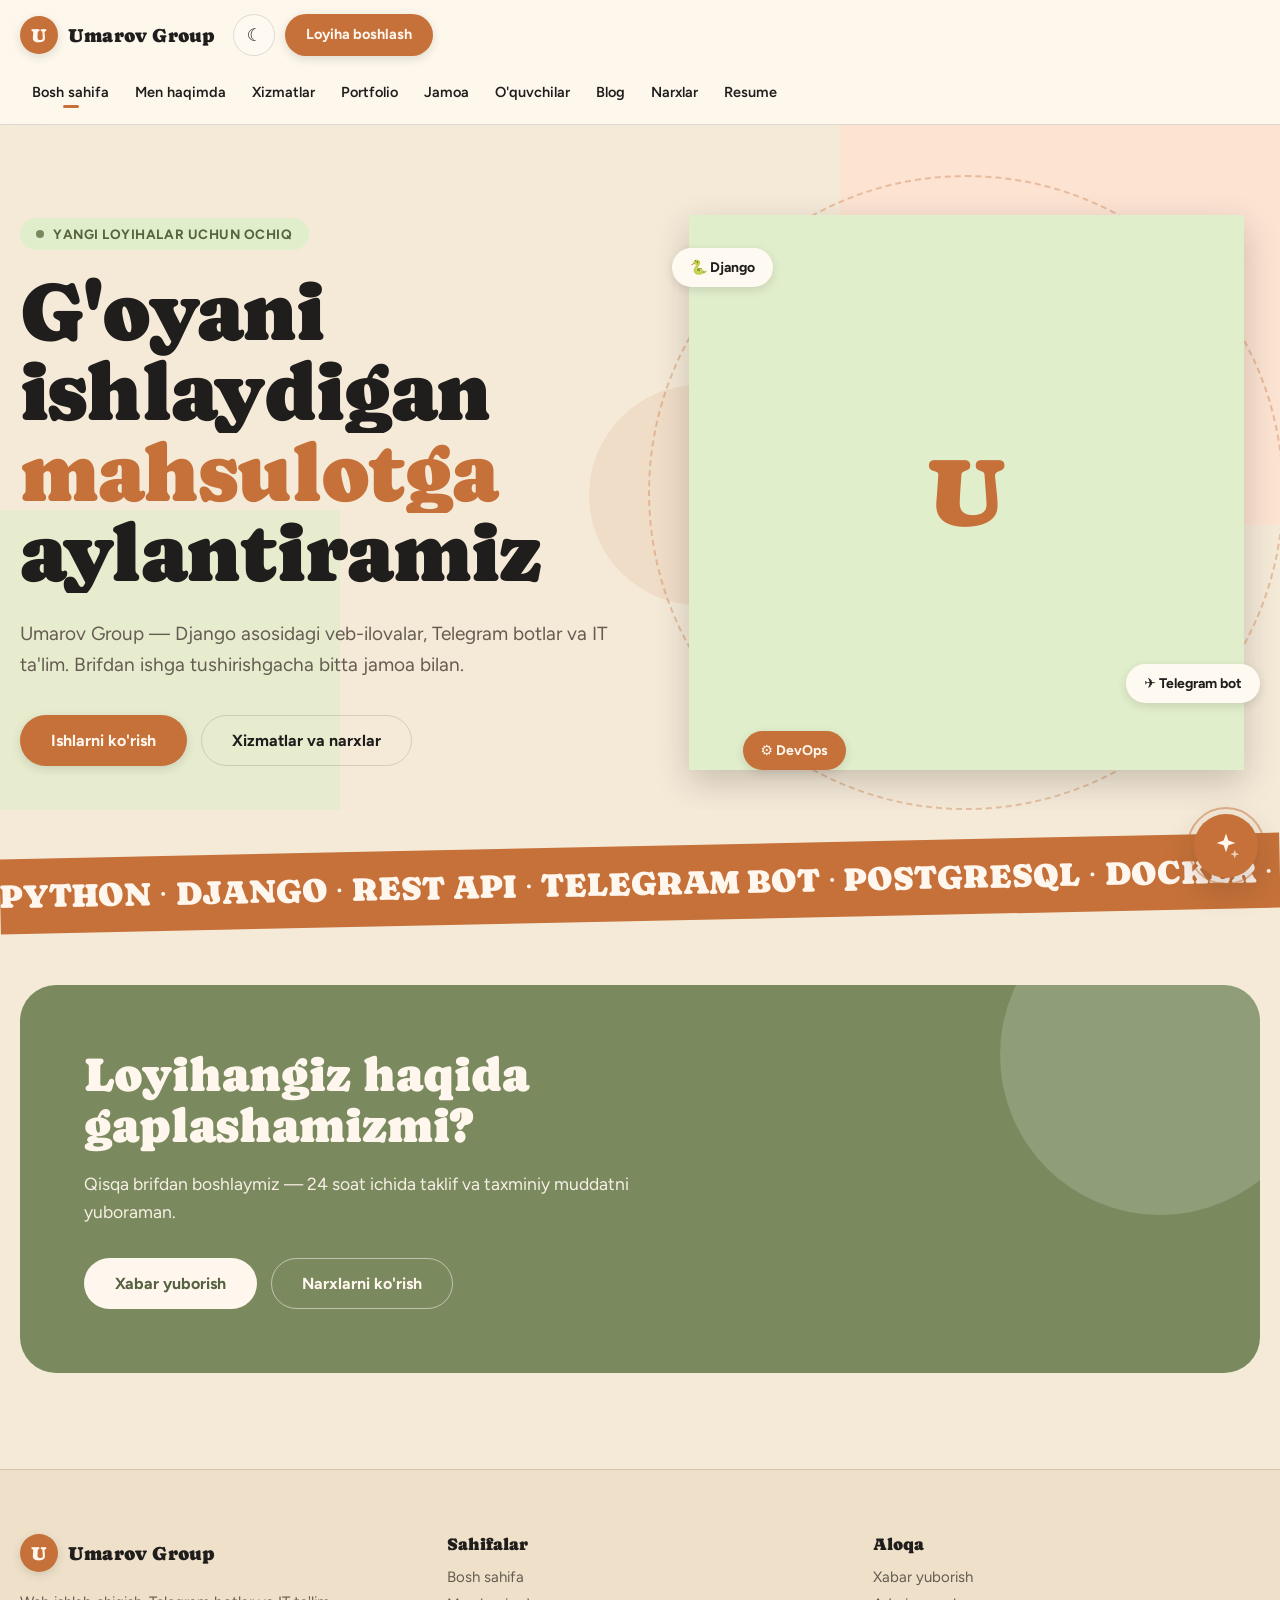
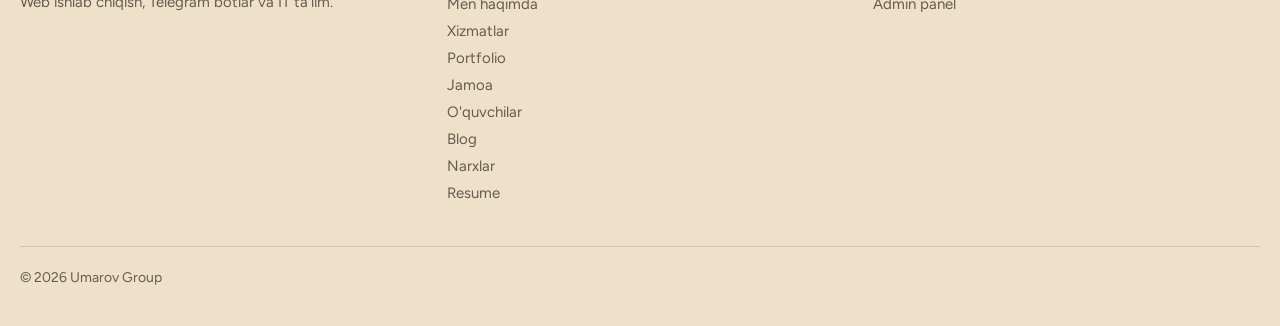
==== commit a3a4bb09: "Add AI assistant widget with random rotating nudges Chat widget (Organic design) talks to the backen" ====
--- a/frontend/index.html
+++ b/frontend/index.html
@@ -22,6 +22,7 @@
 
 <script src="/static/js/api.js"></script>
 <script src="/static/js/app.js"></script>
+<script src="/static/js/assistant.js"></script>
 <script src="/static/js/admin.js"></script>
 <script src="/static/js/router.js"></script>
 </body>
--- a/static/css/style.css
+++ b/static/css/style.css
@@ -138,10 +138,10 @@
 .ug-stat:nth-child(2) b { color: var(--pg-accent2); }
 .ug-stat:nth-child(3) b { color: var(--pg-ink); }
 .ug-stat span { font-size: 13.5px; color: var(--pg-muted); font-weight: 600; letter-spacing: .04em; text-transform: uppercase; }
-.ug-hero-art { position: relative; display: grid; place-items: center; min-height: 380px; }
-.ug-ring { position: absolute; width: min(430px, 88%); aspect-ratio: 1; border: 2px dashed var(--pg-accent); opacity: .35; border-radius: 50%; animation: ug-spin 34s linear infinite; }
+.ug-hero-art { position: relative; display: grid; place-items: center; min-height: 520px; }
+.ug-ring { position: absolute; width: min(645px, 108%); aspect-ratio: 1; border: 2px dashed var(--pg-accent); opacity: .35; border-radius: 50%; animation: ug-spin 34s linear infinite; }
 .ug-avatar-blob {
-  position: relative; width: min(370px, 80%); aspect-ratio: 1; overflow: hidden; background: var(--pg-accent2-soft);
+  position: relative; width: min(555px, 100%); aspect-ratio: 1; overflow: hidden; background: var(--pg-accent2-soft);
   animation: ug-morph 20s ease-in-out infinite; box-shadow: var(--pg-shadow); transform: translate3d(calc(var(--mx) * -14px), calc(var(--my) * -12px), 0);
   display: grid; place-items: center; font-family: var(--ug-font-display); font-size: 96px; color: var(--pg-accent);
 }
@@ -223,12 +223,6 @@
 .ug-exp span { font-size: 13px; font-weight: 700; color: var(--pg-accent-ink); }
 .ug-exp h3 { font-size: 21px; margin: 8px 0; }
 .ug-exp p { margin: 0; font-size: 15.5px; line-height: 1.6; color: var(--pg-muted); }
-.ug-course { display: flex; flex-direction: column; padding: 34px 30px; }
-.ug-course h3 { font-size: 23px; margin: 16px 0 10px; }
-.ug-course p { margin: 0 0 18px; font-size: 15.5px; line-height: 1.6; color: var(--pg-muted); }
-.ug-course-foot { margin-top: auto; display: flex; justify-content: space-between; align-items: center; gap: 12px; padding-top: 18px; border-top: 1px solid var(--pg-line); }
-.ug-course-foot span { font-size: 14.5px; color: var(--pg-muted); font-weight: 600; }
-.ug-course-foot b { font-family: var(--ug-font-display); font-weight: 400; font-size: 19px; color: var(--pg-accent); }
 .ug-plan { padding: 38px 32px; border-radius: 32px; box-shadow: var(--pg-shadow-sm); }
 .ug-plan h3 { font-size: 24px; margin: 0 0 6px; }
 .ug-plan > p { margin: 0 0 20px; font-size: 15px; color: var(--pg-muted); line-height: 1.55; }
@@ -325,3 +319,95 @@
   .ug-search { margin-left: 0; width: 100%; }
   .ug-marquee { margin: 24px 0 44px; }
 }
+
+/* ---------- AI yordamchi vidjeti ---------- */
+@keyframes ug-ai-pop { 0% { opacity: 0; transform: translateY(16px) scale(.88); } 60% { opacity: 1; transform: translateY(-3px) scale(1.02); } 100% { opacity: 1; transform: none; } }
+@keyframes ug-ai-out { to { opacity: 0; transform: translateY(10px) scale(.94); } }
+@keyframes ug-ai-msg { 0% { opacity: 0; transform: translateY(14px) scale(.97); } 100% { opacity: 1; transform: none; } }
+@keyframes ug-ai-dot { 0%, 60%, 100% { transform: translateY(0); opacity: .45; } 30% { transform: translateY(-5px); opacity: 1; } }
+@keyframes ug-ai-bob { 0%, 100% { transform: translateY(0); } 50% { transform: translateY(-5px); } }
+.ug-ai [hidden] { display: none !important; }
+.ug-ai { position: fixed; right: 22px; bottom: 22px; z-index: 70; display: flex; flex-direction: column; align-items: flex-end; gap: 14px; pointer-events: none; font-family: "Figtree", system-ui, sans-serif; }
+.ug-ai > * { pointer-events: auto; }
+.ug-ai button, .ug-ai textarea { font-family: inherit; }
+
+.ug-ai-fab {
+  position: relative; width: 64px; height: 64px; border-radius: 50%; border: none; cursor: pointer; padding: 0;
+  background: var(--pg-accent); color: var(--pg-onaccent); box-shadow: var(--pg-shadow); display: grid; place-items: center;
+  animation: ug-ai-bob 4.5s ease-in-out infinite; transition: background .25s, transform .4s var(--ug-ease);
+}
+.ug-ai-fab:hover { background: var(--pg-accent-ink); transform: scale(1.08); }
+.ug-ai-fab-ring { position: absolute; inset: -7px; border-radius: 50%; border: 2px solid var(--pg-accent); opacity: .5; animation: ug-pulse 3.2s ease-in-out infinite; pointer-events: none; }
+.ug-ai-fab-ico { width: 30px; height: 30px; display: block; transition: transform .5s var(--ug-ease); }
+.ug-ai-fab-ico svg { width: 100%; height: 100%; display: block; }
+.ug-ai-fab:hover .ug-ai-fab-ico { transform: rotate(18deg) scale(1.08); }
+.ug-ai-open .ug-ai-fab { animation: none; }
+.ug-ai-open .ug-ai-fab-ico { transform: rotate(90deg) scale(.9); }
+
+.ug-ai-nudge { position: relative; max-width: min(280px, calc(100vw - 110px)); background: var(--pg-surface); border: 1px solid var(--pg-line); border-radius: 22px 22px 6px 22px; box-shadow: var(--pg-shadow); transform-origin: bottom right; }
+.ug-ai-nudge-in { animation: ug-ai-pop .6s var(--ug-ease) both; }
+.ug-ai-nudge-out { animation: ug-ai-out .3s ease forwards; }
+.ug-ai-nudge-text { display: block; width: 100%; padding: 13px 38px 13px 17px; border: none; background: transparent; cursor: pointer; text-align: left; font-size: 15px; line-height: 1.45; font-weight: 600; color: var(--pg-ink); border-radius: inherit; }
+.ug-ai-nudge-text:hover { color: var(--pg-accent-ink); }
+.ug-ai-nudge-x { position: absolute; top: 7px; right: 7px; width: 26px; height: 26px; border: none; border-radius: 50%; background: transparent; color: var(--pg-muted); cursor: pointer; display: grid; place-items: center; padding: 0; }
+.ug-ai-nudge-x:hover { background: var(--pg-accent-soft); color: var(--pg-accent-ink); }
+.ug-ai-nudge-x svg { width: 13px; height: 13px; }
+
+.ug-ai-panel {
+  width: min(396px, calc(100vw - 32px)); height: min(610px, calc(100dvh - 128px)); display: flex; flex-direction: column;
+  background: var(--pg-surface); border: 1px solid var(--pg-line); border-radius: 28px; box-shadow: var(--pg-shadow); overflow: hidden;
+  transform-origin: bottom right; opacity: 0; transform: translateY(22px) scale(.92);
+  transition: opacity .4s var(--ug-ease), transform .5s var(--ug-ease);
+}
+.ug-ai-open .ug-ai-panel { opacity: 1; transform: none; }
+.ug-ai-head { position: relative; display: flex; align-items: center; gap: 12px; padding: 16px 16px 16px 18px; background: var(--pg-accent-ink); color: var(--pg-onaccent); overflow: hidden; flex-shrink: 0; }
+.ug-ai-head::after { content: ""; position: absolute; right: -40px; top: -50px; width: 150px; height: 150px; background: var(--pg-accent); opacity: .5; animation: ug-morph 16s ease-in-out infinite; pointer-events: none; }
+.ug-ai-head > * { position: relative; z-index: 1; }
+.ug-ai-avatar { width: 42px; height: 42px; border-radius: 50%; display: grid; place-items: center; flex-shrink: 0; background: color-mix(in srgb, var(--pg-onaccent) 20%, transparent); }
+.ug-ai-avatar svg { width: 22px; height: 22px; }
+.ug-ai-title { flex: 1; min-width: 0; display: flex; flex-direction: column; gap: 2px; }
+.ug-ai-title b { font-family: var(--ug-font-display); font-weight: 400; font-size: 18px; letter-spacing: .2px; }
+.ug-ai-title span { display: flex; align-items: center; gap: 7px; font-size: 12.5px; font-weight: 600; opacity: .92; }
+.ug-ai-title i { width: 8px; height: 8px; border-radius: 50%; background: var(--pg-accent2-soft); flex-shrink: 0; animation: ug-pulse 2.4s ease-in-out infinite; }
+.ug-ai-x { width: 34px; height: 34px; border-radius: 50%; border: none; cursor: pointer; display: grid; place-items: center; padding: 0; background: color-mix(in srgb, var(--pg-onaccent) 16%, transparent); color: var(--pg-onaccent); transition: background .2s, transform .35s var(--ug-ease); }
+.ug-ai-x:hover { background: color-mix(in srgb, var(--pg-onaccent) 30%, transparent); transform: rotate(90deg); }
+.ug-ai-x svg { width: 15px; height: 15px; }
+
+.ug-ai-msgs { flex: 1; min-height: 0; overflow-y: auto; padding: 18px 16px 8px; background: var(--pg-bg); display: flex; flex-direction: column; gap: 10px; scrollbar-width: thin; scrollbar-color: var(--pg-line) transparent; overscroll-behavior: contain; }
+.ug-ai-msg { display: flex; max-width: 100%; }
+.ug-ai-user { justify-content: flex-end; }
+.ug-ai-in { animation: ug-ai-msg .5s var(--ug-ease) both; }
+.ug-ai-bubble { max-width: 88%; padding: 11px 15px; font-size: 15.5px; line-height: 1.55; word-wrap: break-word; overflow-wrap: anywhere; }
+.ug-ai-bot .ug-ai-bubble { background: var(--pg-surface); color: var(--pg-ink); border: 1px solid var(--pg-line); border-radius: 20px 20px 20px 6px; }
+.ug-ai-user .ug-ai-bubble { background: var(--pg-accent-ink); color: var(--pg-onaccent); border-radius: 20px 20px 6px 20px; }
+.ug-ai-bubble strong { font-weight: 800; }
+.ug-ai-bubble a { color: inherit; text-decoration: underline; text-underline-offset: 3px; }
+.ug-ai-warn .ug-ai-bubble { background: var(--pg-accent-soft); border-color: var(--pg-accent); }
+.ug-ai-typing .ug-ai-bubble { display: flex; gap: 5px; padding: 15px 17px; }
+.ug-ai-typing .ug-ai-bubble span { width: 7px; height: 7px; border-radius: 50%; background: var(--pg-muted); animation: ug-ai-dot 1.2s ease-in-out infinite; }
+.ug-ai-typing .ug-ai-bubble span:nth-child(2) { animation-delay: .15s; }
+.ug-ai-typing .ug-ai-bubble span:nth-child(3) { animation-delay: .3s; }
+
+.ug-ai-quick { display: flex; flex-wrap: wrap; gap: 8px; padding: 6px 16px 14px; background: var(--pg-bg); }
+.ug-ai-chip { padding: 9px 15px; border-radius: 999px; border: 1.5px solid var(--pg-line); background: var(--pg-surface); color: var(--pg-accent-ink); font-size: 14px; font-weight: 700; cursor: pointer; text-align: left; animation: ug-ai-msg .55s var(--ug-ease) both; transition: background .2s, border-color .2s, transform .35s var(--ug-ease); }
+.ug-ai-chip:nth-child(2) { animation-delay: .07s; } .ug-ai-chip:nth-child(3) { animation-delay: .14s; } .ug-ai-chip:nth-child(4) { animation-delay: .21s; }
+.ug-ai-chip:hover { background: var(--pg-accent-soft); border-color: var(--pg-accent); transform: translateY(-2px); }
+
+.ug-ai-form { display: flex; align-items: flex-end; gap: 10px; padding: 12px 14px 8px; background: var(--pg-surface); border-top: 1px solid var(--pg-line); flex-shrink: 0; }
+.ug-ai-form textarea { flex: 1; min-width: 0; resize: none; scrollbar-width: none; max-height: 120px; padding: 12px 16px; border-radius: 22px; border: 1.5px solid var(--pg-line); background: var(--pg-bg); color: var(--pg-ink); font-size: 15.5px; line-height: 1.4; transition: border-color .2s, box-shadow .2s; }
+.ug-ai-form textarea::-webkit-scrollbar { display: none; }
+.ug-ai-form textarea::placeholder { color: var(--pg-muted); opacity: .8; }
+.ug-ai-form textarea:focus { outline: none; border-color: var(--pg-accent); box-shadow: 0 0 0 4px var(--pg-accent-soft); }
+.ug-ai-send { width: 46px; height: 46px; border-radius: 50%; border: none; flex-shrink: 0; cursor: pointer; background: var(--pg-accent-ink); color: var(--pg-onaccent); display: grid; place-items: center; padding: 0; transition: background .2s, transform .35s var(--ug-ease), opacity .2s; }
+.ug-ai-send:hover:not(:disabled) { background: var(--pg-accent); transform: translateX(2px) scale(1.06); }
+.ug-ai-send:disabled { opacity: .45; cursor: not-allowed; }
+.ug-ai-send svg { width: 20px; height: 20px; }
+.ug-ai-form textarea:disabled { opacity: .6; cursor: not-allowed; }
+.ug-ai-note { margin: 0; padding: 0 16px 12px; background: var(--pg-surface); color: var(--pg-muted); font-size: 12px; line-height: 1.4; text-align: center; flex-shrink: 0; }
+
+@media (max-width: 520px) {
+  .ug-ai { right: 12px; bottom: 12px; gap: 10px; }
+  .ug-ai-fab { width: 58px; height: 58px; }
+  .ug-ai-panel { width: calc(100vw - 24px); height: min(80dvh, 620px); border-radius: 24px; }
+  .ug-ai-form textarea { font-size: 16px; }
+}
--- a/static/css/admin.css
+++ b/static/css/admin.css
@@ -1,220 +1,208 @@
-/* ---------- Admin uchun umumiy baza (ochiq sayt dizaynidan mustaqil) ---------- */
-:root {
-  --accent: #2f6bff;
-  --accent-soft: rgba(47, 107, 255, 0.14);
-  --text-dark: #1b2440;
-  --text-muted: #5b6478;
-  --card-bg: rgba(255, 255, 255, 0.72);
-  --shadow-soft: 0 20px 60px -20px rgba(24, 39, 92, 0.25);
-  --shadow-card: 0 10px 30px -14px rgba(24, 39, 92, 0.18);
-  --ease: cubic-bezier(.34, 1.56, .64, 1);
+/* Admin panel — ochiq saytdagi "Organic" dizayn bilan bir xil (ranglar --pg-* tokenlaridan,
+   style.css da e'lon qilingan; qorong'i rejim html[data-ugtheme="dark"] orqali). */
+html[data-app="admin"] {
+  --adm-danger: #b3261e; --adm-danger-soft: #fbe4df; --adm-danger-line: #efc0b8;
+  --adm-ok: var(--pg-accent2-ink); --adm-ok-soft: var(--pg-accent2-soft);
+  --ug-ease-pop: cubic-bezier(.34, 1.56, .64, 1);
+  color-scheme: light;
+}
+html[data-app="admin"][data-ugtheme="dark"] {
+  --adm-danger: #ff9d92; --adm-danger-soft: #3a1f1b; --adm-danger-line: #6b2f28;
+  color-scheme: dark;
 }
 html[data-app="admin"] body {
-  margin: 0; min-height: 100vh; color: var(--text-dark);
-  font-family: "Poppins", "Inter", "Segoe UI", system-ui, sans-serif;
-  background:
-    radial-gradient(circle at 15% 15%, #fbe8cf 0%, transparent 45%),
-    linear-gradient(135deg, #dce9ff 0%, #b9cdfa 35%, #5b7fe0 70%, #24408f 100%);
-  background-attachment: fixed;
-}
-html[data-app="admin"] * { box-sizing: border-box; }
-@keyframes fadeInUp { 0% { opacity: 0; transform: translateY(20px); } 100% { opacity: 1; transform: none; } }
+  margin: 0; min-height: 100vh; background: var(--pg-bg); color: var(--pg-ink);
+  font-family: "Figtree", system-ui, sans-serif; -webkit-font-smoothing: antialiased;
+}
+html[data-app="admin"] *, html[data-app="admin"] *::before, html[data-app="admin"] *::after { box-sizing: border-box; }
+html[data-app="admin"] ::selection { background: var(--pg-accent); color: var(--pg-onaccent); }
+html[data-app="admin"] :focus-visible { outline: 2px solid var(--pg-accent); outline-offset: 2px; }
+@keyframes fadeInUp { 0% { opacity: 0; transform: translateY(18px); } 100% { opacity: 1; transform: none; } }
 @keyframes fadeIn { from { opacity: 0; } to { opacity: 1; } }
-@keyframes popIn { 0% { opacity: 0; transform: scale(.9); } 100% { opacity: 1; transform: scale(1); } }
+@keyframes popIn { 0% { opacity: 0; transform: scale(.94); } 100% { opacity: 1; transform: scale(1); } }
+@keyframes admMorph { 0%, 100% { border-radius: 58% 42% 44% 56% / 52% 48% 52% 48%; } 50% { border-radius: 42% 58% 62% 38% / 44% 62% 38% 56%; } }
+
+/* ---------- Umumiy: input, tugma, xabar ---------- */
 .form-input, .form-textarea {
-  width: 100%; border: none; border-bottom: 1.5px solid #e3e7f3; background: transparent;
-  padding: 10px 4px; font-size: 15px; font-family: inherit; color: var(--text-dark);
-  transition: border-color .2s;
-}
-.form-input:focus, .form-textarea:focus { outline: none; border-color: var(--accent); }
+  width: 100%; border: 1.5px solid var(--pg-line); border-radius: 14px; background: var(--pg-surface);
+  padding: 13px 16px; font-size: 15px; font-family: inherit; color: var(--pg-ink);
+  transition: border-color .2s, box-shadow .2s;
+}
+.form-input:focus, .form-textarea:focus { outline: none; border-color: var(--pg-accent); box-shadow: 0 0 0 4px var(--pg-accent-soft); }
+.form-input::placeholder { color: var(--pg-muted); opacity: .7; }
 .form-textarea { resize: vertical; min-height: 110px; }
 .btn-send {
-  background: var(--accent); color: #fff; border: none; border-radius: 12px;
-  padding: 13px 26px; font-size: 15px; font-weight: 600; cursor: pointer;
-  display: inline-flex; align-items: center; gap: 8px; margin-top: 20px;
-  transition: transform .2s var(--ease), box-shadow .2s var(--ease), opacity .2s;
-}
-.btn-send:hover { opacity: .95; transform: translateY(-2px); box-shadow: 0 10px 24px -8px var(--accent); }
+  background: var(--pg-accent); color: var(--pg-onaccent); border: 1.5px solid transparent; border-radius: 999px;
+  padding: 13px 28px; font-size: 15px; font-weight: 700; font-family: inherit; cursor: pointer; line-height: 1.2;
+  display: inline-flex; align-items: center; gap: 8px; margin-top: 20px; box-shadow: var(--pg-shadow-sm);
+  transition: background .2s, transform .35s var(--ug-ease-pop), box-shadow .2s;
+}
+.btn-send:hover { background: var(--pg-accent-ink); color: var(--pg-onaccent); transform: translateY(-2px); }
 .btn-send:active { transform: translateY(0) scale(.97); }
-.alert { padding: 14px 18px; border-radius: 12px; margin-bottom: 20px; font-size: 14.5px; animation: popIn .3s var(--ease) both; }
-.alert-success { background: #e6f4ea; color: #1e7a3c; }
-.alert-error { background: #fdeaea; color: #b3261e; }
-.loading-text { color: var(--text-muted); font-style: italic; padding: 20px 0; animation: fadeIn .3s both; }
-
-
-/* ---------- Admin panel — premium dizayn ---------- */
+.alert { padding: 14px 18px; border-radius: 14px; margin-bottom: 20px; font-size: 14.5px; font-weight: 600; animation: popIn .3s var(--ug-ease-pop) both; }
+.alert-success { background: var(--adm-ok-soft); color: var(--adm-ok); }
+.alert-error { background: var(--adm-danger-soft); color: var(--adm-danger); }
+.loading-text { color: var(--pg-muted); font-style: italic; padding: 20px 0; animation: fadeIn .3s both; }
+
+/* ---------- Kirish ekrani ---------- */
 .admin-login-wrap {
   min-height: 100vh; display: flex; align-items: center; justify-content: center;
-  padding: 20px; position: relative; overflow: hidden;
-  background: radial-gradient(circle at 20% 20%, #2a3570 0%, transparent 55%),
-              radial-gradient(circle at 85% 80%, #4b2f8f 0%, transparent 50%),
-              linear-gradient(150deg, #0f1533 0%, #171f45 45%, #1e2a5e 100%);
-}
-.admin-login-wrap::before, .admin-login-wrap::after {
-  content: ""; position: absolute; border-radius: 50%; filter: blur(60px); opacity: .5; pointer-events: none;
-}
-.admin-login-wrap::before { width: 320px; height: 320px; top: -80px; left: -80px; background: radial-gradient(circle, #7c5cff, transparent 70%); }
-.admin-login-wrap::after { width: 380px; height: 380px; bottom: -120px; right: -100px; background: radial-gradient(circle, #2f6bff, transparent 70%); }
+  padding: 20px; position: relative; overflow: hidden; background: var(--pg-bg);
+}
+.admin-login-wrap::before, .admin-login-wrap::after { content: ""; position: absolute; pointer-events: none; animation: admMorph 20s ease-in-out infinite; }
+.admin-login-wrap::before { width: 520px; height: 520px; top: -160px; right: -120px; background: var(--pg-accent-soft); opacity: .8; }
+.admin-login-wrap::after { width: 460px; height: 460px; bottom: -180px; left: -140px; background: var(--pg-accent2-soft); opacity: .75; animation-direction: reverse; }
 .admin-login-card {
-  position: relative; z-index: 1;
-  width: 380px; background: rgba(20, 26, 58, 0.55); backdrop-filter: blur(28px); -webkit-backdrop-filter: blur(28px);
-  border: 1px solid rgba(255,255,255,0.14); border-radius: 26px; padding: 44px 36px;
-  box-shadow: 0 30px 80px -20px rgba(0,0,0,.55), inset 0 1px 0 rgba(255,255,255,.08);
-  animation: fadeInUp .6s var(--ease, ease) both;
+  position: relative; z-index: 1; width: 400px; max-width: 100%;
+  background: var(--pg-surface); border: 1px solid var(--pg-line); border-radius: 32px; padding: 44px 36px;
+  box-shadow: var(--pg-shadow); animation: fadeInUp .6s var(--ug-ease-pop) both;
 }
 .admin-login-badge {
-  width: 56px; height: 56px; border-radius: 16px; margin: 0 auto 20px;
-  display: flex; align-items: center; justify-content: center; font-size: 26px;
-  background: linear-gradient(135deg, var(--accent), #7c5cff);
-  box-shadow: 0 10px 26px -8px rgba(124,92,255,.7);
-}
-.admin-login-title { font-size: 24px; font-weight: 800; margin: 0 0 6px; color: #fff; text-align: center; }
-.admin-login-sub { color: rgba(255,255,255,.6); margin: 0 0 26px; font-size: 13.5px; text-align: center; }
-.admin-login-card .form-input {
-  color: #fff; border-bottom-color: rgba(255,255,255,.22);
-}
-.admin-login-card .form-input::placeholder { color: rgba(255,255,255,.4); }
-.admin-login-card .form-input:focus { border-bottom-color: var(--accent); }
-.admin-login-card .btn-send {
-  background: linear-gradient(120deg, var(--accent), #7c5cff);
-  box-shadow: 0 12px 26px -10px rgba(124,92,255,.6);
-}
-
-.admin-wrap { display: flex; min-height: 100vh; background: var(--card-bg); }
+  width: 60px; height: 60px; border-radius: 50%; margin: 0 auto 20px; display: flex; align-items: center; justify-content: center;
+  font-size: 26px; background: var(--pg-accent-soft); box-shadow: var(--pg-shadow-sm);
+}
+.admin-login-title { font-family: var(--ug-font-display); font-weight: 400; font-size: 32px; margin: 0 0 6px; color: var(--pg-ink); text-align: center; }
+.admin-login-sub { color: var(--pg-muted); margin: 0 0 26px; font-size: 14.5px; text-align: center; }
+
+/* ---------- Asosiy qobiq: yon panel + kontent ---------- */
+.admin-wrap { display: flex; height: 100vh; background: var(--pg-bg); }
 .admin-sidebar {
-  width: 264px; flex-shrink: 0; position: relative; z-index: 2;
-  background: linear-gradient(180deg, #12173a 0%, #171d47 55%, #1d2555 100%);
-  padding: 28px 18px; display: flex; flex-direction: column;
-  box-shadow: 6px 0 30px -12px rgba(10, 14, 40, .35);
-}
-.admin-brand-row { display: flex; align-items: center; gap: 10px; margin-bottom: 22px; padding: 0 6px; }
+  width: 272px; flex-shrink: 0; position: relative; z-index: 2; max-height: 100vh;
+  background: var(--pg-surface); border-right: 1px solid var(--pg-line);
+  padding: 24px 16px 20px; display: flex; flex-direction: column;
+}
+.admin-brand-row { display: flex; align-items: center; gap: 11px; margin-bottom: 20px; padding: 0 8px; }
 .admin-brand-icon {
-  width: 34px; height: 34px; border-radius: 10px; flex-shrink: 0;
-  display: flex; align-items: center; justify-content: center; font-size: 17px;
-  background: linear-gradient(135deg, var(--accent), #7c5cff);
-  box-shadow: 0 6px 16px -4px rgba(124,92,255,.6);
-}
-.admin-brand { font-size: 15.5px; font-weight: 800; color: #fff; line-height: 1.25; }
-.admin-user-row { display: flex; align-items: center; gap: 10px; margin-bottom: 22px; padding: 10px 12px; border-radius: 12px; background: rgba(255,255,255,.06); }
+  width: 40px; height: 40px; border-radius: 50%; flex-shrink: 0; display: flex; align-items: center; justify-content: center;
+  font-size: 18px; background: var(--pg-accent); box-shadow: var(--pg-shadow-sm);
+}
+.admin-brand { font-family: var(--ug-font-display); font-size: 19px; color: var(--pg-ink); line-height: 1.2; letter-spacing: .2px; }
+.admin-user-row { display: flex; align-items: center; gap: 10px; margin-bottom: 18px; padding: 10px 12px; border-radius: 999px; background: var(--pg-bg2); }
 .admin-user-avatar {
-  width: 30px; height: 30px; border-radius: 50%; flex-shrink: 0;
-  display: flex; align-items: center; justify-content: center; font-size: 13px; font-weight: 700; color: #fff;
-  background: linear-gradient(135deg, #22c55e, #06b6d4); text-transform: uppercase;
-}
-.admin-user { font-size: 13px; color: rgba(255,255,255,.85); font-weight: 600; }
-.admin-nav { display: flex; flex-direction: column; gap: 3px; flex: 1; overflow-y: auto; }
+  width: 30px; height: 30px; border-radius: 50%; flex-shrink: 0; display: flex; align-items: center; justify-content: center;
+  font-size: 13px; font-weight: 800; color: var(--pg-onaccent); background: var(--pg-accent2); text-transform: uppercase;
+}
+.admin-user { font-size: 14px; color: var(--pg-ink); font-weight: 700; }
+
+/* Navigatsiya: aylantirish mumkin, lekin scrollbar ko'rinmaydi */
+.admin-nav { display: flex; flex-direction: column; gap: 2px; flex: 1; min-height: 0; overflow-y: auto; scrollbar-width: none; -ms-overflow-style: none; }
+.admin-nav::-webkit-scrollbar { display: none; width: 0; height: 0; }
 .admin-nav a {
-  position: relative;
-  padding: 10px 14px; border-radius: 11px; color: rgba(255,255,255,.68); text-decoration: none;
-  font-size: 14px; font-weight: 500;
-  transition: background .2s var(--ease, ease), color .2s var(--ease, ease), transform .2s var(--ease, ease);
-}
-.admin-nav a:hover { background: rgba(255,255,255,.08); color: #fff; transform: translateX(2px); }
-.admin-nav a.active {
-  background: linear-gradient(120deg, var(--accent), #7c5cff); color: #fff; font-weight: 600;
-  box-shadow: 0 8px 20px -8px rgba(124,92,255,.7);
-}
-.admin-nav a.active::before {
-  content: ""; position: absolute; left: -18px; top: 50%; transform: translateY(-50%);
-  width: 4px; height: 18px; border-radius: 4px; background: #fff;
-}
-.admin-sidebar-footer { display: flex; flex-direction: column; gap: 10px; padding-top: 16px; margin-top: 8px; border-top: 1px solid rgba(255,255,255,.1); }
-.admin-link-muted { color: rgba(255,255,255,.55); text-decoration: none; font-size: 13px; transition: color .2s var(--ease, ease); }
-.admin-link-muted:hover { color: #fff; }
+  position: relative; padding: 11px 16px; border-radius: 999px; color: var(--pg-ink); text-decoration: none;
+  font-size: 14.5px; font-weight: 600; flex: 0 0 auto;
+  transition: background .2s, color .2s, transform .3s var(--ug-ease-pop);
+}
+.admin-nav a:hover { background: var(--pg-accent-soft); color: var(--pg-accent-ink); transform: translateX(2px); }
+.admin-nav a.active { background: var(--pg-accent); color: var(--pg-onaccent); box-shadow: var(--pg-shadow-sm); }
+
+.admin-sidebar-footer { display: flex; flex-direction: column; gap: 10px; padding-top: 16px; margin-top: 10px; border-top: 1px solid var(--pg-line); }
+.admin-footer-row { display: flex; align-items: center; justify-content: space-between; gap: 10px; }
+.admin-link-muted { color: var(--pg-muted); text-decoration: none; font-size: 13.5px; font-weight: 600; transition: color .2s; }
+.admin-link-muted:hover { color: var(--pg-accent); }
+.admin-theme-btn {
+  width: 38px; height: 38px; border-radius: 999px; border: 1px solid var(--pg-line); background: var(--pg-bg);
+  color: var(--pg-ink); cursor: pointer; display: grid; place-items: center; font-size: 16px; font-family: inherit; flex-shrink: 0;
+  transition: background .2s, color .2s;
+}
+.admin-theme-btn:hover { background: var(--pg-accent-soft); color: var(--pg-accent-ink); }
 .admin-btn-logout {
-  background: rgba(239,68,68,.16); color: #ff8a8a; border: 1px solid rgba(239,68,68,.28); border-radius: 10px; padding: 9px; font-weight: 600; cursor: pointer;
-  transition: background .2s var(--ease, ease), transform .2s var(--ease, ease);
-}
-.admin-btn-logout:hover { background: rgba(239,68,68,.28); transform: translateY(-1px); }
-
-.admin-content { flex: 1; min-width: 0; padding: 36px 44px; overflow-y: auto; max-height: 100vh; }
-.admin-title { font-size: 25px; font-weight: 800; margin: 0 0 22px; color: var(--text-dark); animation: fadeInUp .4s var(--ease, ease) both; }
-.admin-list-head { display: flex; align-items: center; justify-content: space-between; margin-bottom: 20px; }
-
-.admin-table-wrap { border-radius: 16px; box-shadow: var(--shadow-card, 0 10px 30px -14px rgba(24,39,92,.18)); }
-.admin-table { width: 100%; border-collapse: collapse; background: #fff; border-radius: 16px; overflow: hidden; animation: fadeInUp .45s var(--ease, ease) both; }
-.admin-table th, .admin-table td { text-align: left; padding: 13px 18px; font-size: 14px; border-bottom: 1px solid #eef1f8; }
-.admin-table th { background: #f6f8fc; color: var(--text-muted); font-weight: 700; font-size: 11.5px; text-transform: uppercase; letter-spacing: .06em; }
-.admin-table tbody tr { transition: background .15s var(--ease, ease); }
-.admin-table tbody tr:hover { background: #f5f7ff; }
+  background: transparent; color: var(--adm-danger); border: 1.5px solid var(--adm-danger-line); border-radius: 999px;
+  padding: 10px; font-weight: 700; font-size: 14px; font-family: inherit; cursor: pointer;
+  transition: background .2s, transform .3s var(--ug-ease-pop);
+}
+.admin-btn-logout:hover { background: var(--adm-danger-soft); transform: translateY(-1px); }
+
+.admin-content {
+  flex: 1; min-width: 0; padding: 40px 48px; overflow-y: auto; max-height: 100vh;
+  scrollbar-width: thin; scrollbar-color: var(--pg-line) transparent;
+}
+.admin-title { font-family: var(--ug-font-display); font-weight: 400; font-size: clamp(28px, 3vw, 38px); margin: 0 0 24px; color: var(--pg-ink); line-height: 1.1; animation: fadeInUp .4s var(--ug-ease-pop) both; }
+.admin-list-head { display: flex; align-items: center; justify-content: space-between; margin-bottom: 20px; gap: 14px; }
+.admin-list-head .admin-title { margin-bottom: 0; }
+
+/* ---------- Jadval ---------- */
+.admin-table-wrap { border-radius: 22px; box-shadow: var(--pg-shadow-sm); border: 1px solid var(--pg-line); overflow: hidden; background: var(--pg-surface); }
+.admin-table { width: 100%; border-collapse: collapse; background: var(--pg-surface); animation: fadeInUp .45s var(--ug-ease-pop) both; }
+.admin-table th, .admin-table td { text-align: left; padding: 14px 20px; font-size: 14.5px; border-bottom: 1px solid var(--pg-line); color: var(--pg-ink); }
+.admin-table th { background: var(--pg-bg2); color: var(--pg-accent2-ink); font-weight: 800; font-size: 12px; text-transform: uppercase; letter-spacing: .12em; }
+.admin-table tbody tr { transition: background .15s; }
+.admin-table tbody tr:hover { background: var(--pg-accent-soft); }
 .admin-table tbody tr:last-child td { border-bottom: none; }
 .admin-row-actions { display: flex; gap: 8px; white-space: nowrap; }
 
 .admin-btn-sm {
-  border: 1px solid #dde3f2; background: #fff; color: var(--text-dark); border-radius: 9px; padding: 7px 13px; font-size: 13px; font-weight: 500; cursor: pointer;
-  transition: background .2s var(--ease, ease), transform .2s var(--ease, ease), border-color .2s var(--ease, ease), box-shadow .2s var(--ease, ease);
-}
-.admin-btn-sm:hover { background: #f6f8fc; transform: translateY(-1px); box-shadow: 0 6px 14px -8px rgba(24,39,92,.3); }
-.admin-btn-danger { color: #dc2626; border-color: #f6cccc; }
-.admin-btn-danger:hover { background: #fef2f2; }
-
+  border: 1.5px solid var(--pg-line); background: transparent; color: var(--pg-ink); border-radius: 999px; padding: 8px 16px;
+  font-size: 13.5px; font-weight: 700; font-family: inherit; cursor: pointer;
+  transition: background .2s, color .2s, transform .3s var(--ug-ease-pop), border-color .2s;
+}
+.admin-btn-sm:hover { background: var(--pg-accent-soft); color: var(--pg-accent-ink); transform: translateY(-1px); }
+.admin-btn-danger { color: var(--adm-danger); border-color: var(--adm-danger-line); }
+.admin-btn-danger:hover { background: var(--adm-danger-soft); color: var(--adm-danger); }
+
+/* ---------- Forma ---------- */
 .admin-form {
-  background: #fff; border-radius: 18px; padding: 28px; margin: 20px 0 28px;
-  display: grid; grid-template-columns: 1fr 1fr; gap: 18px 22px; align-items: start;
-  box-shadow: var(--shadow-card, 0 10px 30px -14px rgba(24,39,92,.18)); border: 1px solid rgba(24,39,92,.05);
-  animation: fadeInUp .4s var(--ease, ease) both;
-}
-.admin-form > h3, .admin-form > #admin-form-alert, .admin-form > .admin-form-actions, .admin-form > .btn-send {
-  grid-column: 1 / -1;
-}
-.admin-form h3 { margin: 0 0 4px; font-size: 18px; font-weight: 800; color: var(--text-dark); }
+  background: var(--pg-surface); border-radius: 28px; padding: 32px; margin: 20px 0 28px;
+  display: grid; grid-template-columns: 1fr 1fr; gap: 20px 24px; align-items: start;
+  box-shadow: var(--pg-shadow-sm); border: 1px solid var(--pg-line); animation: fadeInUp .4s var(--ug-ease-pop) both;
+}
+.admin-form > h3, .admin-form > #admin-form-alert, .admin-form > .admin-form-actions, .admin-form > .btn-send { grid-column: 1 / -1; }
+.admin-form h3 { margin: 0 0 4px; font-family: var(--ug-font-display); font-weight: 400; font-size: 24px; color: var(--pg-ink); }
 .admin-span2 { grid-column: 1 / -1; }
 .admin-form-section {
-  margin: 10px 0 -4px; padding-top: 18px; border-top: 1px solid #eef1f8;
-  font-size: 11.5px; font-weight: 800; text-transform: uppercase; letter-spacing: .07em; color: var(--accent);
+  margin: 10px 0 -4px; padding-top: 20px; border-top: 1px solid var(--pg-line);
+  font-size: 12.5px; font-weight: 800; text-transform: uppercase; letter-spacing: .14em; color: var(--pg-accent2-ink);
 }
 .admin-form-section-first { margin-top: 0; padding-top: 0; border-top: none; }
-.admin-field { display: flex; flex-direction: column; gap: 7px; font-size: 13px; font-weight: 600; color: var(--text-muted); }
+.admin-field { display: flex; flex-direction: column; gap: 8px; font-size: 13.5px; font-weight: 700; color: var(--pg-muted); }
 .admin-field input[type=text], .admin-field input[type=email], .admin-field input[type=url],
 .admin-field input[type=number], .admin-field input[type=date], .admin-field input[type=datetime-local],
 .admin-field select, .admin-field textarea {
-  width: 100%; border: 1.5px solid #e3e7f3; border-radius: 11px; padding: 11px 13px; font-size: 14.5px; font-weight: 400; font-family: inherit; color: var(--text-dark);
-  background: #fbfcff;
-  transition: border-color .2s var(--ease, ease), box-shadow .2s var(--ease, ease), background .2s var(--ease, ease);
+  width: 100%; border: 1.5px solid var(--pg-line); border-radius: 14px; padding: 12px 15px; font-size: 15px; font-weight: 500;
+  font-family: inherit; color: var(--pg-ink); background: var(--pg-bg);
+  transition: border-color .2s, box-shadow .2s, background .2s;
 }
 .admin-field input:focus, .admin-field select:focus, .admin-field textarea:focus {
-  outline: none; border-color: var(--accent); background: #fff; box-shadow: 0 0 0 4px var(--accent-soft, rgba(47,107,255,.14));
+  outline: none; border-color: var(--pg-accent); background: var(--pg-surface); box-shadow: 0 0 0 4px var(--pg-accent-soft);
 }
 .admin-field select[multiple] { min-height: 96px; }
 .admin-field-checkbox { flex-direction: row; align-items: center; gap: 10px; }
-.admin-field-checkbox input { width: 18px; height: 18px; accent-color: var(--accent); }
-.admin-image-preview { width: 100px; height: 100px; object-fit: cover; border-radius: 12px; margin-bottom: 6px; box-shadow: 0 6px 16px -6px rgba(24,39,92,.3); }
+.admin-field-checkbox input { width: 18px; height: 18px; accent-color: var(--pg-accent); }
+.admin-image-preview { width: 104px; height: 104px; object-fit: cover; border-radius: 22px; margin-bottom: 6px; box-shadow: var(--pg-shadow-sm); border: 1px solid var(--pg-line); }
 .admin-readonly-value {
-  background: #f6f8fc; border: 1.5px dashed #dde3f2; border-radius: 11px;
-  padding: 11px 13px; font-size: 14.5px; color: var(--text-muted); font-weight: 600;
+  background: var(--pg-bg2); border: 1.5px dashed var(--pg-line); border-radius: 14px;
+  padding: 12px 15px; font-size: 15px; color: var(--pg-muted); font-weight: 700;
 }
 .admin-form-actions { display: flex; gap: 12px; align-items: center; padding-top: 4px; }
 
+/* ---------- Mobil ---------- */
 @media (max-width: 900px) {
-  .admin-wrap { flex-direction: column; min-height: auto; }
+  .admin-wrap { flex-direction: column; height: auto; min-height: 100vh; }
   .admin-sidebar {
-    width: 100%; flex-direction: row; flex-wrap: nowrap; align-items: center;
-    padding: 14px 16px; gap: 14px; overflow-x: auto;
-    position: sticky; top: 0; z-index: 10; box-shadow: 0 4px 20px -8px rgba(10,14,40,.4);
+    width: 100%; max-height: none; flex-direction: row; flex-wrap: nowrap; align-items: center;
+    padding: 12px 14px; gap: 12px; overflow-x: auto; border-right: none; border-bottom: 1px solid var(--pg-line);
+    position: sticky; top: 0; z-index: 10; scrollbar-width: none;
   }
+  .admin-sidebar::-webkit-scrollbar { display: none; }
   .admin-brand-row, .admin-user-row { display: none; }
   .admin-nav { flex-direction: row; flex: none; gap: 6px; overflow-x: auto; overflow-y: visible; -webkit-overflow-scrolling: touch; }
-  .admin-nav a { white-space: nowrap; padding: 8px 12px; font-size: 13.5px; }
-  .admin-nav a.active::before { display: none; }
-  .admin-sidebar-footer { flex-direction: row; flex-shrink: 0; padding-top: 0; margin-top: 0; border-top: none; padding-left: 10px; border-left: 1px solid rgba(255,255,255,.14); }
+  .admin-nav a { white-space: nowrap; padding: 9px 14px; font-size: 14px; }
+  .admin-nav a:hover { transform: none; }
+  .admin-sidebar-footer { flex-direction: row; align-items: center; flex-shrink: 0; padding-top: 0; margin-top: 0; border-top: none; padding-left: 12px; border-left: 1px solid var(--pg-line); }
   .admin-link-muted { display: none; }
-  .admin-btn-logout { padding: 8px 12px; font-size: 13px; white-space: nowrap; }
-
-  .admin-content { padding: 18px; max-height: none; overflow-y: visible; }
-  .admin-title { font-size: 20px; }
+  .admin-btn-logout { padding: 8px 14px; font-size: 13px; white-space: nowrap; }
+
+  .admin-content { padding: 20px 16px; max-height: none; overflow-y: visible; }
   .admin-list-head { flex-direction: column; align-items: stretch; gap: 12px; }
   .admin-list-head .btn-send { width: 100%; justify-content: center; }
 
-  .admin-table-wrap { overflow-x: auto; -webkit-overflow-scrolling: touch; border-radius: 14px; }
+  .admin-table-wrap { overflow-x: auto; -webkit-overflow-scrolling: touch; }
   .admin-table { min-width: 640px; }
 
-  .admin-form { padding: 18px; grid-template-columns: 1fr; }
+  .admin-form { padding: 20px; grid-template-columns: 1fr; border-radius: 24px; }
   .admin-form-actions { flex-direction: column-reverse; align-items: stretch; }
   .admin-form-actions .btn-send, .admin-form-actions .admin-btn-sm { width: 100%; justify-content: center; }
-  .admin-image-preview { width: 80px; height: 80px; }
-}
-
+  .admin-image-preview { width: 84px; height: 84px; }
+}
 @media (max-width: 420px) {
-  .admin-login-card { width: 100%; padding: 32px 24px; }
-  .admin-content { padding: 14px; }
-}
+  .admin-login-card { padding: 34px 24px; border-radius: 26px; }
+}
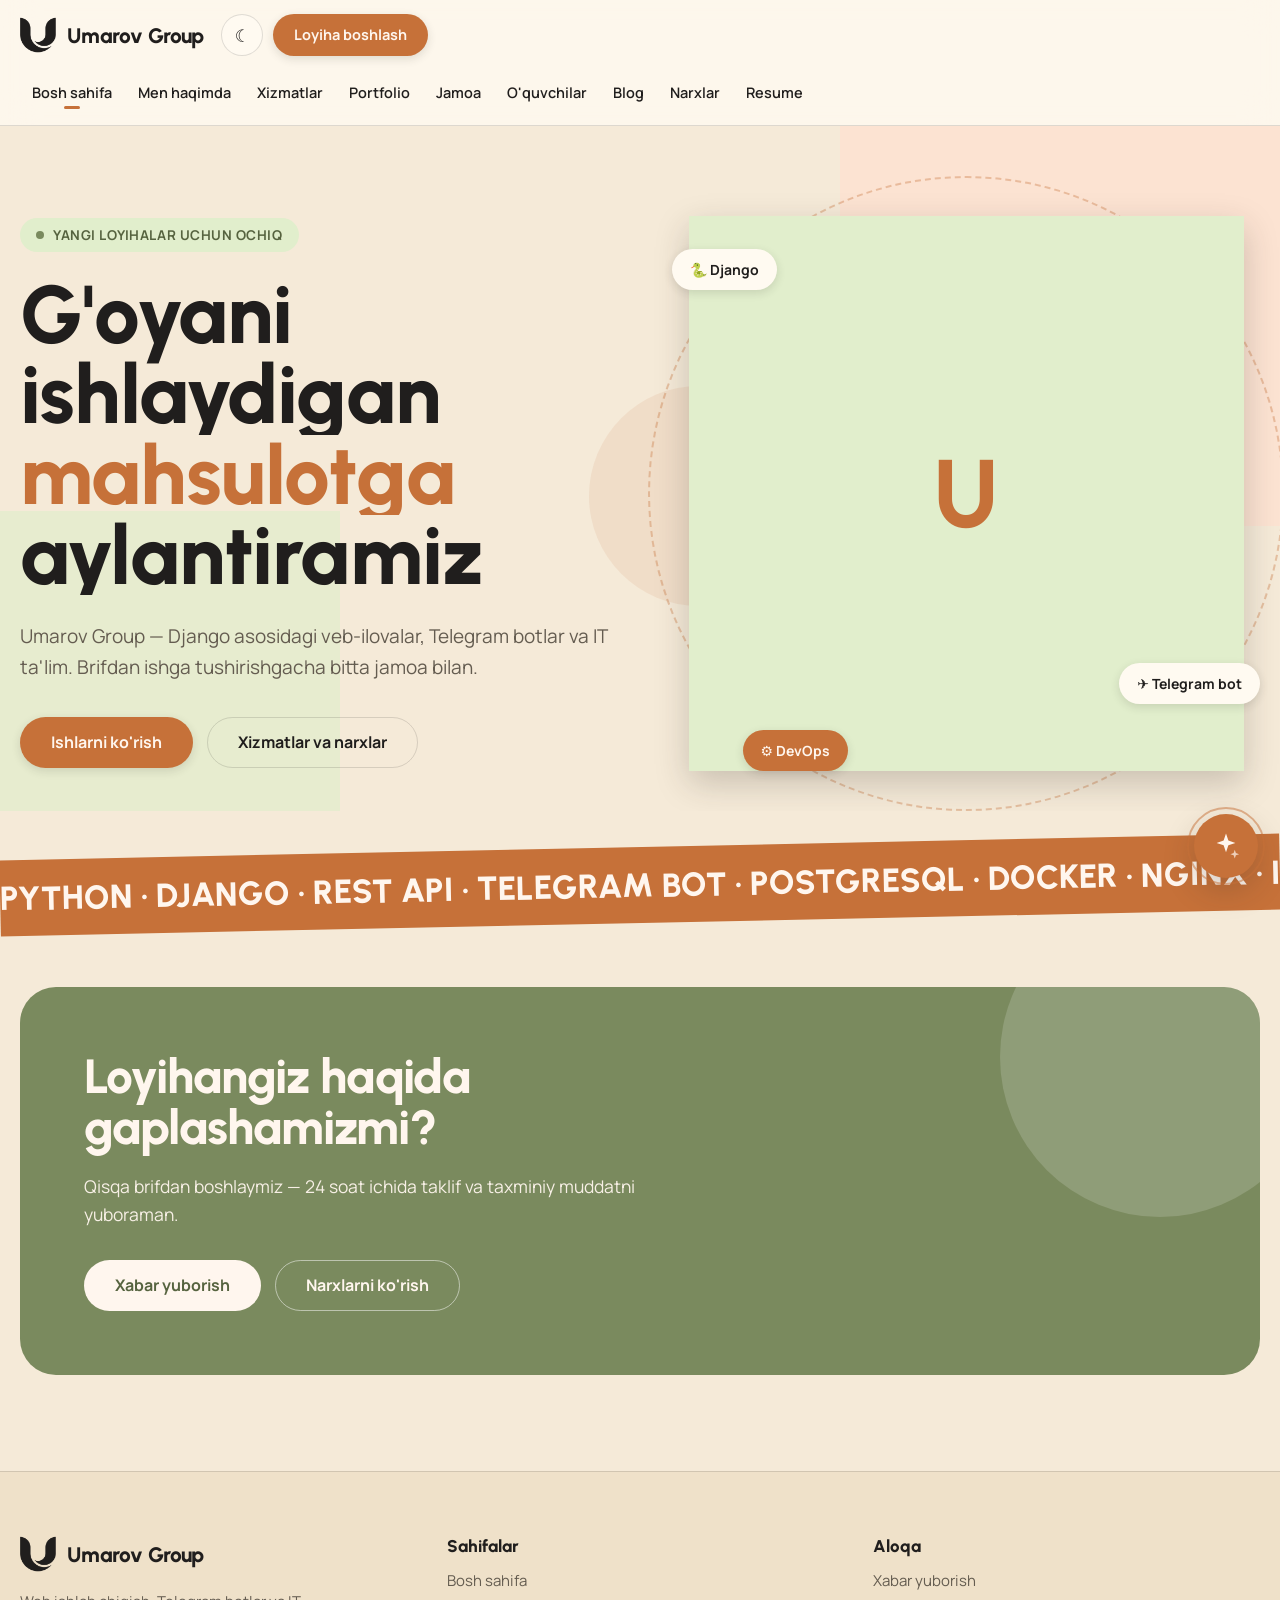
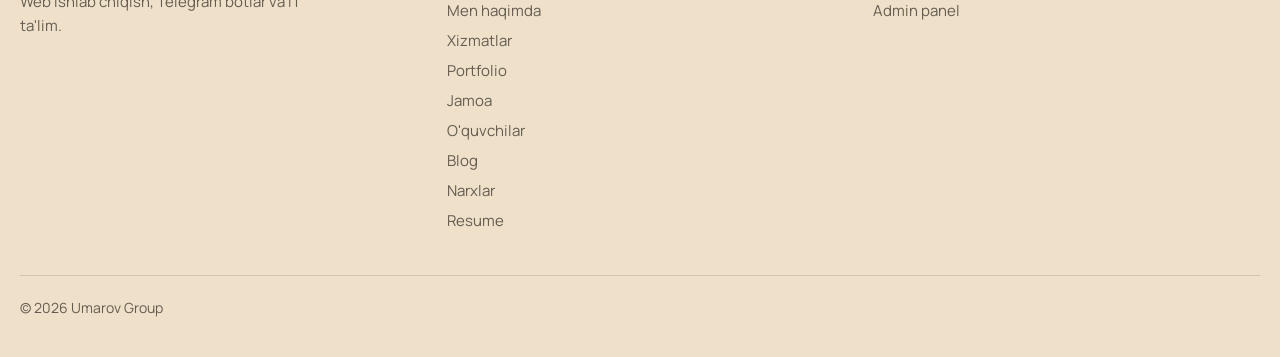
==== commit e7116716: "Switch to Urbanist + Manrope fonts and add the U logo everywhere Gilroy is a commercial font, so Urb" ====
--- a/frontend/index.html
+++ b/frontend/index.html
@@ -5,13 +5,14 @@
 <meta name="viewport" content="width=device-width, initial-scale=1.0">
 <title>Umarov Group</title>
 <meta name="description" content="">
-<link rel="icon" href="/static/img/favicon.png">
+<link rel="icon" href="/static/img/favicon.png" type="image/png">
+<link rel="apple-touch-icon" href="/static/img/apple-touch-icon.png">
 <script>
 try { var t = localStorage.getItem("ug-theme"); if (t === "dark" || t === "light") document.documentElement.setAttribute("data-ugtheme", t); } catch (e) {}
 </script>
 <link rel="preconnect" href="https://fonts.googleapis.com">
 <link rel="preconnect" href="https://fonts.gstatic.com" crossorigin>
-<link rel="stylesheet" href="https://fonts.googleapis.com/css2?family=Caprasimo&family=Figtree:wght@400;500;600;700;800&family=Poppins:wght@400;500;600;700;800&display=swap">
+<link rel="stylesheet" href="https://fonts.googleapis.com/css2?family=Urbanist:wght@500;600;700;800;900&family=Manrope:wght@400;500;600;700;800&display=swap">
 <link rel="stylesheet" href="/static/css/style.css">
 <link rel="stylesheet" href="/static/css/admin.css">
 </head>
--- a/static/css/style.css
+++ b/static/css/style.css
@@ -8,7 +8,8 @@
   --pg-accent2: #7a8a5e; --pg-accent2-ink: #56633f; --pg-accent2-soft: #e1eecc;
   --pg-glass: rgba(255, 250, 241, .78); --pg-shadow: 0 12px 32px rgba(46, 43, 37, .22); --pg-shadow-sm: 0 3px 10px rgba(46, 43, 37, .14);
   --pg-onaccent: #fff6ee; --mx: 0; --my: 0; --prog: 0;
-  --ug-font-display: "Caprasimo", Georgia, serif;
+  --ug-font-display: "Urbanist", "Manrope", system-ui, sans-serif;
+  --ug-font-body: "Manrope", "Urbanist", system-ui, sans-serif;
   --ug-ease: cubic-bezier(.2, .8, .2, 1);
 }
 html[data-ugtheme="dark"] {
@@ -22,7 +23,7 @@
 html[data-app="public"] { scroll-behavior: smooth; }
 html[data-app="public"] body {
   margin: 0; background: var(--pg-bg); color: var(--pg-ink);
-  font-family: "Figtree", system-ui, sans-serif; -webkit-font-smoothing: antialiased; overflow-x: hidden;
+  font-family: var(--ug-font-body); -webkit-font-smoothing: antialiased; overflow-x: hidden;
 }
 html[data-app="public"] *, html[data-app="public"] *::before, html[data-app="public"] *::after { box-sizing: border-box; }
 :where(html[data-app="public"] a) { color: var(--pg-accent-ink); text-decoration: none; transition: color .2s, background-color .2s, border-color .2s, transform .45s var(--ug-ease), box-shadow .45s var(--ug-ease); }
@@ -30,7 +31,7 @@
 html[data-app="public"] ::selection { background: var(--pg-accent); color: var(--pg-onaccent); }
 html[data-app="public"] :focus-visible { outline: 2px solid var(--pg-accent); outline-offset: 3px; }
 html[data-app="public"] img { max-width: 100%; display: block; }
-.ug-boot { padding: 80px 20px; text-align: center; color: #645c50; font-family: "Figtree", system-ui, sans-serif; }
+.ug-boot { padding: 80px 20px; text-align: center; color: #645c50; font-family: var(--ug-font-body); }
 
 /* ---------- Animatsiyalar ---------- */
 [data-reveal] { opacity: 0; transform: translateY(38px) scale(.985); transition: opacity .85s cubic-bezier(.2, .75, .25, 1), transform .85s cubic-bezier(.2, .75, .25, 1); }
@@ -61,12 +62,15 @@
   background: var(--pg-glass); border-bottom: 1px solid var(--pg-line);
 }
 .ug-header-in { max-width: 1280px; margin: 0 auto; display: flex; align-items: center; gap: 18px; flex-wrap: wrap; }
-.ug-brand { display: flex; align-items: center; gap: 10px; flex-shrink: 0; }
-.ug-mark {
-  width: 38px; height: 38px; border-radius: 50%; background: var(--pg-accent); color: var(--pg-onaccent);
-  display: grid; place-items: center; font-family: var(--ug-font-display); font-size: 19px; box-shadow: var(--pg-shadow-sm);
-}
-.ug-brand-name { font-family: var(--ug-font-display); font-size: 19px; color: var(--pg-ink); letter-spacing: .2px; }
+.ug-brand { display: flex; align-items: center; gap: 11px; flex-shrink: 0; }
+/* Logotip: PNG niqob (alpha) — rangi CSS'dan olinadi, shuning uchun yorug'/qorong'i rejimda avtomatik moslashadi */
+.ug-mark, .ug-logo-mask {
+  display: block; flex-shrink: 0; background: var(--pg-ink);
+  -webkit-mask: url("/static/img/logo-mark.png") center / contain no-repeat; mask: url("/static/img/logo-mark.png") center / contain no-repeat;
+}
+.ug-mark { width: 36px; height: 36px; transition: background .25s, transform .5s var(--ug-ease); }
+.ug-brand:hover .ug-mark { background: var(--pg-accent); transform: rotate(-8deg) scale(1.08); }
+.ug-brand-name { font-family: var(--ug-font-display); font-weight: 800; font-size: 21px; color: var(--pg-ink); letter-spacing: -.01em; }
 .ug-nav { display: flex; gap: 2px; flex-wrap: nowrap; overflow-x: auto; scrollbar-width: none; margin-left: auto; align-items: center; min-width: 0; }
 .ug-nav::-webkit-scrollbar { display: none; }
 .ug-nav a { flex: 0 0 auto; position: relative; padding: 9px 12px; border-radius: 999px; font-size: 14.5px; font-weight: 600; color: var(--pg-ink); }
@@ -94,9 +98,10 @@
 html[data-app="public"] .ug-btn-line-on:hover { background: rgba(255, 255, 255, .14); color: var(--pg-onaccent); }
 .ug-btn-block { display: block; width: 100%; }
 .ug-eyebrow { font-size: 13.5px; font-weight: 700; letter-spacing: .14em; text-transform: uppercase; color: var(--pg-accent2-ink); }
-.ug-h1 { font-family: var(--ug-font-display); font-weight: 400; font-size: clamp(36px, 5.6vw, 76px); margin: 12px 0 0; line-height: 1.02; text-wrap: balance; }
-.ug-h2 { font-family: var(--ug-font-display); font-weight: 400; font-size: clamp(30px, 4vw, 54px); margin: 10px 0 0; line-height: 1.05; }
-.ug-h3 { font-family: var(--ug-font-display); font-weight: 400; line-height: 1.2; margin: 0; }
+.ug-h1, .ug-h2, .ug-cta-in h2 { letter-spacing: -.02em; }
+.ug-h1 { font-family: var(--ug-font-display); font-weight: 800; font-size: clamp(36px, 5.6vw, 76px); margin: 12px 0 0; line-height: 1.02; text-wrap: balance; }
+.ug-h2 { font-family: var(--ug-font-display); font-weight: 800; font-size: clamp(30px, 4vw, 54px); margin: 10px 0 0; line-height: 1.05; }
+.ug-h3 { font-family: var(--ug-font-display); font-weight: 800; line-height: 1.2; margin: 0; }
 .ug-lead { font-size: 18px; line-height: 1.62; color: var(--pg-muted); max-width: 58ch; margin: 22px 0 0; }
 .ug-muted { color: var(--pg-muted); }
 .ug-sec { padding: 0 20px 92px; }
@@ -126,7 +131,7 @@
 .ug-hero-grid { position: relative; max-width: 1280px; margin: 0 auto; display: grid; grid-template-columns: repeat(auto-fit, minmax(320px, 1fr)); gap: clamp(32px, 5vw, 72px); align-items: center; }
 .ug-badge { display: inline-flex; align-items: center; gap: 9px; padding: 8px 16px; border-radius: 999px; background: var(--pg-accent2-soft); color: var(--pg-accent2-ink); font-size: 13.5px; font-weight: 700; letter-spacing: .04em; text-transform: uppercase; }
 .ug-badge i { width: 8px; height: 8px; border-radius: 50%; background: var(--pg-accent2); animation: ug-pulse 2.4s ease-in-out infinite; }
-.ug-hero h1 { font-family: var(--ug-font-display); font-weight: 400; font-size: clamp(42px, 6.4vw, 92px); line-height: .98; margin: 22px 0 0; letter-spacing: -.01em; text-wrap: balance; }
+.ug-hero h1 { font-family: var(--ug-font-display); font-weight: 800; font-size: clamp(42px, 6.4vw, 92px); line-height: .98; margin: 22px 0 0; letter-spacing: -.01em; text-wrap: balance; }
 .ug-line { display: block; overflow: hidden; }
 .ug-line > span { display: inline-block; animation: ug-rise .9s cubic-bezier(.16, 1, .3, 1) both; }
 .ug-line:nth-child(2) > span { animation-delay: .12s; color: var(--pg-accent); }
@@ -134,7 +139,7 @@
 .ug-hero-lead { max-width: 52ch; margin: 26px 0 0; font-size: clamp(16px, 1.5vw, 19px); line-height: 1.62; color: var(--pg-muted); }
 .ug-hero-cta { display: flex; gap: 14px; flex-wrap: wrap; margin-top: 34px; }
 .ug-stats { display: flex; gap: clamp(22px, 4vw, 54px); flex-wrap: wrap; margin-top: 48px; }
-.ug-stat b { display: block; font-family: var(--ug-font-display); font-weight: 400; font-size: clamp(30px, 3.4vw, 44px); color: var(--pg-accent); }
+.ug-stat b { display: block; font-family: var(--ug-font-display); font-weight: 800; font-size: clamp(30px, 3.4vw, 44px); color: var(--pg-accent); }
 .ug-stat:nth-child(2) b { color: var(--pg-accent2); }
 .ug-stat:nth-child(3) b { color: var(--pg-ink); }
 .ug-stat span { font-size: 13.5px; color: var(--pg-muted); font-weight: 600; letter-spacing: .04em; text-transform: uppercase; }
@@ -143,7 +148,7 @@
 .ug-avatar-blob {
   position: relative; width: min(555px, 100%); aspect-ratio: 1; overflow: hidden; background: var(--pg-accent2-soft);
   animation: ug-morph 20s ease-in-out infinite; box-shadow: var(--pg-shadow); transform: translate3d(calc(var(--mx) * -14px), calc(var(--my) * -12px), 0);
-  display: grid; place-items: center; font-family: var(--ug-font-display); font-size: 96px; color: var(--pg-accent);
+  display: grid; place-items: center; font-family: var(--ug-font-display); font-weight: 800; font-size: 96px; color: var(--pg-accent);
 }
 .ug-avatar-blob img, .ug-person-photo img, .ug-student-photo img { width: 100%; height: 100%; object-fit: cover; filter: saturate(.72) contrast(.94); }
 .ug-chip { position: absolute; padding: 11px 18px; border-radius: 999px; background: var(--pg-surface); box-shadow: var(--pg-shadow-sm); font-weight: 700; font-size: 14px; }
@@ -152,11 +157,11 @@
 .ug-chip-3 { bottom: 0; left: 12%; background: var(--pg-accent); color: var(--pg-onaccent); animation: ug-float 8s ease-in-out .6s infinite; }
 .ug-marquee { overflow: hidden; background: var(--pg-accent); color: var(--pg-onaccent); padding: 18px 0; transform: rotate(-1.2deg); margin: 36px 0 64px; }
 .ug-marquee-track { display: flex; width: max-content; animation: ug-marquee 26s linear infinite; }
-.ug-marquee-track span { font-family: var(--ug-font-display); font-size: clamp(22px, 2.6vw, 34px); white-space: nowrap; padding-right: 36px; }
+.ug-marquee-track span { font-family: var(--ug-font-display); font-weight: 800; font-size: clamp(22px, 2.6vw, 34px); white-space: nowrap; padding-right: 36px; }
 
 /* ---------- Kartalar: xizmat, loyiha, blog ---------- */
 .ug-service { padding: 34px 28px 30px; box-shadow: var(--pg-shadow-sm); }
-.ug-num { display: grid; place-items: center; width: 54px; height: 54px; border-radius: 50%; background: var(--pg-accent-soft); color: var(--pg-accent-ink); font-family: var(--ug-font-display); font-size: 21px; }
+.ug-num { display: grid; place-items: center; width: 54px; height: 54px; border-radius: 50%; background: var(--pg-accent-soft); color: var(--pg-accent-ink); font-family: var(--ug-font-display); font-weight: 800; font-size: 21px; }
 .ug-service-lg { padding: 36px 30px; }
 .ug-service-lg .ug-num { width: 56px; height: 56px; background: var(--pg-accent); color: var(--pg-onaccent); }
 .ug-service h3 { font-size: 22px; margin: 20px 0 10px; }
@@ -177,12 +182,12 @@
 .ug-post-row:hover { transform: translateY(-6px); }
 .ug-post-cover { aspect-ratio: 16/10; border-radius: 20px; overflow: hidden; background: var(--pg-accent-soft); }
 .ug-post-cover img { width: 100%; height: 100%; object-fit: cover; filter: saturate(.78); }
-.ug-post-row h2 { font-family: var(--ug-font-display); font-weight: 400; font-size: 26px; margin: 12px 0 10px; color: var(--pg-ink); line-height: 1.22; }
+.ug-post-row h2 { font-family: var(--ug-font-display); font-weight: 800; font-size: 26px; margin: 12px 0 10px; color: var(--pg-ink); line-height: 1.22; }
 .ug-post-row p { margin: 0; font-size: 15.5px; line-height: 1.62; color: var(--pg-muted); }
 .ug-cta-band { max-width: 1280px; margin: 0 auto; border-radius: 36px; background: var(--pg-accent2); color: var(--pg-onaccent); padding: clamp(38px, 5vw, 72px); position: relative; overflow: hidden; }
 .ug-cta-band::before { content: ""; position: absolute; top: -90px; right: -60px; width: 320px; height: 320px; border-radius: 50%; background: rgba(255, 255, 255, .16); animation: ug-float 11s ease-in-out infinite; }
 .ug-cta-in { position: relative; max-width: 640px; }
-.ug-cta-in h2 { font-family: var(--ug-font-display); font-weight: 400; font-size: clamp(28px, 3.8vw, 48px); margin: 0; line-height: 1.08; }
+.ug-cta-in h2 { font-family: var(--ug-font-display); font-weight: 800; font-size: clamp(28px, 3.8vw, 48px); margin: 0; line-height: 1.08; }
 .ug-cta-in p { font-size: 17.5px; line-height: 1.6; margin: 18px 0 32px; opacity: .94; }
 
 /* ---------- Ichki sahifalar ---------- */
@@ -216,7 +221,7 @@
 .ug-detail-actions { display: flex; gap: 12px; flex-wrap: wrap; margin-top: 34px; }
 .ug-skills { display: grid; gap: 26px; }
 .ug-skill-top { display: flex; justify-content: space-between; gap: 16px; align-items: baseline; margin-bottom: 10px; font-weight: 700; font-size: 16.5px; }
-.ug-skill-top em { font-family: var(--ug-font-display); font-style: normal; color: var(--pg-accent); }
+.ug-skill-top em { font-family: var(--ug-font-display); font-weight: 800; font-style: normal; color: var(--pg-accent); }
 .ug-bar { height: 12px; border-radius: 999px; background: var(--pg-accent-soft); overflow: hidden; }
 .ug-bar > div { height: 100%; width: 0; border-radius: 999px; background: linear-gradient(90deg, var(--pg-accent2), var(--pg-accent)); transition: width 1.4s var(--ug-ease); }
 .ug-exp { padding: 26px 28px; border-radius: 24px; background: var(--pg-surface); border: 1px solid var(--pg-line); }
@@ -226,7 +231,7 @@
 .ug-plan { padding: 38px 32px; border-radius: 32px; box-shadow: var(--pg-shadow-sm); }
 .ug-plan h3 { font-size: 24px; margin: 0 0 6px; }
 .ug-plan > p { margin: 0 0 20px; font-size: 15px; color: var(--pg-muted); line-height: 1.55; }
-.ug-price { font-family: var(--ug-font-display); font-size: clamp(30px, 3.4vw, 42px); color: var(--pg-accent); line-height: 1; }
+.ug-price { font-family: var(--ug-font-display); font-weight: 800; font-size: clamp(30px, 3.4vw, 42px); color: var(--pg-accent); line-height: 1; }
 .ug-feats { display: grid; gap: 10px; margin: 26px 0 28px; }
 .ug-feats div { display: flex; gap: 10px; align-items: flex-start; font-size: 15.5px; line-height: 1.5; }
 .ug-feats i { font-style: normal; color: var(--pg-accent2-ink); font-weight: 800; }
@@ -241,7 +246,7 @@
 .ug-socials a:hover { background: var(--pg-accent); color: var(--pg-onaccent); border-color: var(--pg-accent); transform: translateY(-3px); }
 .ug-socials svg { width: 19px; height: 19px; }
 .ug-form-card { padding: 36px 32px; border-radius: 32px; background: var(--pg-surface); border: 1px solid var(--pg-line); box-shadow: var(--pg-shadow-sm); }
-.ug-form-card h2 { font-family: var(--ug-font-display); font-weight: 400; font-size: 24px; margin: 0 0 20px; }
+.ug-form-card h2 { font-family: var(--ug-font-display); font-weight: 800; font-size: 24px; margin: 0 0 20px; }
 .ug-form { display: grid; gap: 14px; }
 .ug-input, .ug-textarea { padding: 14px 20px; border-radius: 999px; border: 1.5px solid var(--pg-line); background: var(--pg-bg); color: var(--pg-ink); font-family: inherit; font-size: 15.5px; width: 100%; }
 .ug-textarea { border-radius: 22px; padding: 16px 20px; resize: vertical; }
@@ -293,7 +298,7 @@
 .ug-cube-scene:hover .ug-face-in { transform: translateZ(18px) scale(1.05); }
 .ug-face-ico { width: 40px; height: 40px; filter: drop-shadow(0 3px 8px rgba(0, 0, 0, .35)); }
 .ug-face-ico svg { width: 100%; height: 100%; }
-.ug-face h4 { font-family: var(--ug-font-display); font-weight: 400; font-size: 18px; margin: 0; }
+.ug-face h4 { font-family: var(--ug-font-display); font-weight: 800; font-size: 18px; margin: 0; }
 .ug-face p { margin: 0; font-size: 10.5px; line-height: 1.5; opacity: .92; }
 .ug-face-top { background: linear-gradient(160deg, #d67f48, #8c491a); transform: rotateX(90deg) translateZ(calc(var(--cube-size) / 2)); }
 .ug-face-left { background: linear-gradient(160deg, #8fa073, #3d472b); transform: rotateY(-90deg) translateZ(calc(var(--cube-size) / 2)); }
@@ -306,7 +311,7 @@
 .ug-footer { border-top: 1px solid var(--pg-line); background: var(--pg-bg2); padding: 64px 20px 40px; }
 .ug-footer-grid { max-width: 1280px; margin: 0 auto; display: grid; grid-template-columns: repeat(auto-fit, minmax(220px, 1fr)); gap: 40px; }
 .ug-footer p { margin: 18px 0 0; font-size: 15px; line-height: 1.6; color: var(--pg-muted); max-width: 32ch; }
-.ug-footer h4 { font-family: var(--ug-font-display); font-weight: 400; font-size: 17px; margin: 0 0 14px; }
+.ug-footer h4 { font-family: var(--ug-font-display); font-weight: 800; font-size: 17px; margin: 0 0 14px; }
 .ug-footer-links { display: grid; gap: 9px; }
 .ug-footer-links a, .ug-footer-links span { font-size: 15px; color: var(--pg-muted); }
 .ug-footer-links a:hover { color: var(--pg-accent); }
@@ -327,7 +332,7 @@
 @keyframes ug-ai-dot { 0%, 60%, 100% { transform: translateY(0); opacity: .45; } 30% { transform: translateY(-5px); opacity: 1; } }
 @keyframes ug-ai-bob { 0%, 100% { transform: translateY(0); } 50% { transform: translateY(-5px); } }
 .ug-ai [hidden] { display: none !important; }
-.ug-ai { position: fixed; right: 22px; bottom: 22px; z-index: 70; display: flex; flex-direction: column; align-items: flex-end; gap: 14px; pointer-events: none; font-family: "Figtree", system-ui, sans-serif; }
+.ug-ai { position: fixed; right: 22px; bottom: 22px; z-index: 70; display: flex; flex-direction: column; align-items: flex-end; gap: 14px; pointer-events: none; font-family: var(--ug-font-body); }
 .ug-ai > * { pointer-events: auto; }
 .ug-ai button, .ug-ai textarea { font-family: inherit; }
 
@@ -364,9 +369,9 @@
 .ug-ai-head::after { content: ""; position: absolute; right: -40px; top: -50px; width: 150px; height: 150px; background: var(--pg-accent); opacity: .5; animation: ug-morph 16s ease-in-out infinite; pointer-events: none; }
 .ug-ai-head > * { position: relative; z-index: 1; }
 .ug-ai-avatar { width: 42px; height: 42px; border-radius: 50%; display: grid; place-items: center; flex-shrink: 0; background: color-mix(in srgb, var(--pg-onaccent) 20%, transparent); }
-.ug-ai-avatar svg { width: 22px; height: 22px; }
+.ug-ai-avatar .ug-logo-mask { width: 24px; height: 24px; background: var(--pg-onaccent); }
 .ug-ai-title { flex: 1; min-width: 0; display: flex; flex-direction: column; gap: 2px; }
-.ug-ai-title b { font-family: var(--ug-font-display); font-weight: 400; font-size: 18px; letter-spacing: .2px; }
+.ug-ai-title b { font-family: var(--ug-font-display); font-weight: 800; font-size: 18px; letter-spacing: .2px; }
 .ug-ai-title span { display: flex; align-items: center; gap: 7px; font-size: 12.5px; font-weight: 600; opacity: .92; }
 .ug-ai-title i { width: 8px; height: 8px; border-radius: 50%; background: var(--pg-accent2-soft); flex-shrink: 0; animation: ug-pulse 2.4s ease-in-out infinite; }
 .ug-ai-x { width: 34px; height: 34px; border-radius: 50%; border: none; cursor: pointer; display: grid; place-items: center; padding: 0; background: color-mix(in srgb, var(--pg-onaccent) 16%, transparent); color: var(--pg-onaccent); transition: background .2s, transform .35s var(--ug-ease); }
--- a/static/css/admin.css
+++ b/static/css/admin.css
@@ -12,7 +12,7 @@
 }
 html[data-app="admin"] body {
   margin: 0; min-height: 100vh; background: var(--pg-bg); color: var(--pg-ink);
-  font-family: "Figtree", system-ui, sans-serif; -webkit-font-smoothing: antialiased;
+  font-family: var(--ug-font-body); -webkit-font-smoothing: antialiased;
 }
 html[data-app="admin"] *, html[data-app="admin"] *::before, html[data-app="admin"] *::after { box-sizing: border-box; }
 html[data-app="admin"] ::selection { background: var(--pg-accent); color: var(--pg-onaccent); }
@@ -58,10 +58,10 @@
   box-shadow: var(--pg-shadow); animation: fadeInUp .6s var(--ug-ease-pop) both;
 }
 .admin-login-badge {
-  width: 60px; height: 60px; border-radius: 50%; margin: 0 auto 20px; display: flex; align-items: center; justify-content: center;
-  font-size: 26px; background: var(--pg-accent-soft); box-shadow: var(--pg-shadow-sm);
-}
-.admin-login-title { font-family: var(--ug-font-display); font-weight: 400; font-size: 32px; margin: 0 0 6px; color: var(--pg-ink); text-align: center; }
+  width: 68px; height: 68px; margin: 0 auto 18px; background: var(--pg-ink);
+  -webkit-mask: url("/static/img/logo-mark.png") center / contain no-repeat; mask: url("/static/img/logo-mark.png") center / contain no-repeat;
+}
+.admin-login-title { font-family: var(--ug-font-display); font-weight: 800; font-size: 32px; margin: 0 0 6px; color: var(--pg-ink); text-align: center; }
 .admin-login-sub { color: var(--pg-muted); margin: 0 0 26px; font-size: 14.5px; text-align: center; }
 
 /* ---------- Asosiy qobiq: yon panel + kontent ---------- */
@@ -73,10 +73,11 @@
 }
 .admin-brand-row { display: flex; align-items: center; gap: 11px; margin-bottom: 20px; padding: 0 8px; }
 .admin-brand-icon {
-  width: 40px; height: 40px; border-radius: 50%; flex-shrink: 0; display: flex; align-items: center; justify-content: center;
-  font-size: 18px; background: var(--pg-accent); box-shadow: var(--pg-shadow-sm);
-}
-.admin-brand { font-family: var(--ug-font-display); font-size: 19px; color: var(--pg-ink); line-height: 1.2; letter-spacing: .2px; }
+  width: 40px; height: 40px; flex-shrink: 0; background: var(--pg-ink);
+  -webkit-mask: url("/static/img/logo-mark.png") center / contain no-repeat; mask: url("/static/img/logo-mark.png") center / contain no-repeat;
+}
+.admin-brand { font-family: var(--ug-font-display); font-weight: 800; font-size: 20px; color: var(--pg-ink); line-height: 1.15; letter-spacing: -.01em; display: flex; flex-direction: column; }
+.admin-brand small { font-family: var(--ug-font-body); font-weight: 600; font-size: 12.5px; letter-spacing: .02em; color: var(--pg-muted); margin-top: 2px; }
 .admin-user-row { display: flex; align-items: center; gap: 10px; margin-bottom: 18px; padding: 10px 12px; border-radius: 999px; background: var(--pg-bg2); }
 .admin-user-avatar {
   width: 30px; height: 30px; border-radius: 50%; flex-shrink: 0; display: flex; align-items: center; justify-content: center;
@@ -116,7 +117,7 @@
   flex: 1; min-width: 0; padding: 40px 48px; overflow-y: auto; max-height: 100vh;
   scrollbar-width: thin; scrollbar-color: var(--pg-line) transparent;
 }
-.admin-title { font-family: var(--ug-font-display); font-weight: 400; font-size: clamp(28px, 3vw, 38px); margin: 0 0 24px; color: var(--pg-ink); line-height: 1.1; animation: fadeInUp .4s var(--ug-ease-pop) both; }
+.admin-title { font-family: var(--ug-font-display); font-weight: 800; font-size: clamp(28px, 3vw, 38px); margin: 0 0 24px; color: var(--pg-ink); line-height: 1.1; animation: fadeInUp .4s var(--ug-ease-pop) both; }
 .admin-list-head { display: flex; align-items: center; justify-content: space-between; margin-bottom: 20px; gap: 14px; }
 .admin-list-head .admin-title { margin-bottom: 0; }
 
@@ -146,7 +147,7 @@
   box-shadow: var(--pg-shadow-sm); border: 1px solid var(--pg-line); animation: fadeInUp .4s var(--ug-ease-pop) both;
 }
 .admin-form > h3, .admin-form > #admin-form-alert, .admin-form > .admin-form-actions, .admin-form > .btn-send { grid-column: 1 / -1; }
-.admin-form h3 { margin: 0 0 4px; font-family: var(--ug-font-display); font-weight: 400; font-size: 24px; color: var(--pg-ink); }
+.admin-form h3 { margin: 0 0 4px; font-family: var(--ug-font-display); font-weight: 800; font-size: 24px; color: var(--pg-ink); }
 .admin-span2 { grid-column: 1 / -1; }
 .admin-form-section {
   margin: 10px 0 -4px; padding-top: 20px; border-top: 1px solid var(--pg-line);
